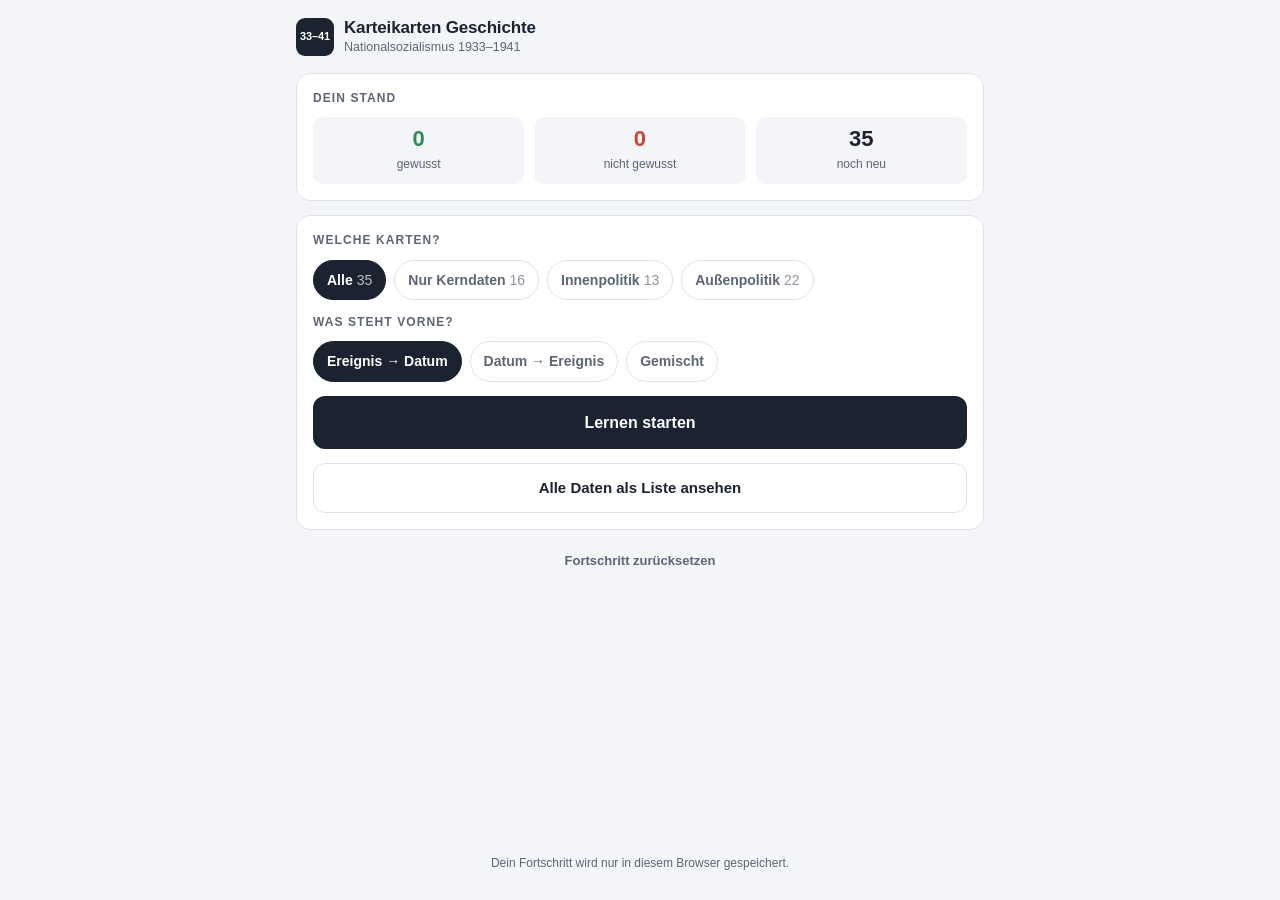
==== index.html @ 021a1953 "Karteikarten-App zu den Daten 1933–1941 Co-Authored-By: Claude Fable 5.2 <noreply@anthropic.com> Cla" ====
<!DOCTYPE html>
<html lang="de">
<head>
<meta charset="utf-8">
<meta name="viewport" content="width=device-width, initial-scale=1, viewport-fit=cover">
<title>Karteikarten: Nationalsozialismus 1933–1941</title>
<meta name="description" content="Karteikarten zum Lernen der wichtigsten Daten und Ereignisse 1933–1941.">
<meta name="theme-color" content="#1b2330">
<style>
:root {
  --ink: #1b2330; --muted: #5c6674; --line: #dfe3e9; --bg: #f3f5f8; --card: #ffffff;
  --innen: #1d4f80; --innen-soft: #e7eff7; --aussen: #9a4a1f; --aussen-soft: #f8ece3;
  --ok: #2f8a58; --ok-soft: #e6f4ec; --no: #c8463a; --no-soft: #fdeceb;
  --c: var(--innen); --soft: var(--innen-soft);
}
* { box-sizing: border-box; }
html, body { margin: 0; height: 100%; }
body {
  font-family: -apple-system, BlinkMacSystemFont, "Segoe UI", Inter, Roboto, "Helvetica Neue", Arial, sans-serif;
  color: var(--ink); background: var(--bg); line-height: 1.45; -webkit-text-size-adjust: 100%;
}
button { font: inherit; color: inherit; cursor: pointer; border: 0; background: none; }
button:focus-visible, .cardwrap:focus-visible { outline: 3px solid #f0b429; outline-offset: 3px; }
.app { max-width: 720px; margin: 0 auto; padding: 18px 16px calc(28px + env(safe-area-inset-bottom)); min-height: 100%; display: flex; flex-direction: column; gap: 16px; }

header.top { display: flex; align-items: center; justify-content: space-between; gap: 12px; }
.brand { display: flex; align-items: center; gap: 10px; min-width: 0; }
.logo { flex: none; width: 38px; height: 38px; border-radius: 9px; background: var(--ink); color: #fff; font-weight: 800; display: grid; place-items: center; font-size: 11px; letter-spacing: -0.01em; white-space: nowrap; }
.brand h1 { font-size: 17px; line-height: 1.2; margin: 0; letter-spacing: -0.01em; }
.brand p { margin: 0; font-size: 12.5px; color: var(--muted); }
.ghost { font-size: 13px; font-weight: 600; color: var(--muted); padding: 8px 10px; border-radius: 8px; }
.ghost:hover { background: #e6e9ee; color: var(--ink); }

.panel { background: var(--card); border: 1px solid var(--line); border-radius: 14px; padding: 16px; }
.panel h2 { font-size: 12px; letter-spacing: 0.09em; text-transform: uppercase; color: var(--muted); margin: 0 0 10px; }
.row { display: flex; flex-wrap: wrap; gap: 8px; }
.chip { padding: 9px 13px; border-radius: 999px; border: 1.5px solid var(--line); background: #fff; font-size: 14px; font-weight: 600; color: var(--muted); }
.chip[aria-pressed="true"] { border-color: var(--ink); background: var(--ink); color: #fff; }
.chip .n { font-weight: 500; opacity: 0.7; margin-left: 4px; }
.primary { width: 100%; padding: 15px; border-radius: 12px; background: var(--ink); color: #fff; font-weight: 700; font-size: 16px; }
.primary:hover { background: #0f1520; }
.primary:disabled { opacity: 0.4; cursor: not-allowed; }
.secondary { width: 100%; padding: 13px; border-radius: 12px; background: #fff; border: 1.5px solid var(--line); font-weight: 650; font-size: 15px; }
.secondary:hover { border-color: var(--ink); }
.stack { display: flex; flex-direction: column; gap: 14px; }

.overall { display: grid; grid-template-columns: repeat(3, 1fr); gap: 10px; text-align: center; }
.overall div { background: var(--bg); border-radius: 10px; padding: 10px 6px; }
.overall b { display: block; font-size: 22px; line-height: 1.1; font-variant-numeric: tabular-nums; }
.overall span { font-size: 12px; color: var(--muted); }
.overall .g b { color: var(--ok); } .overall .r b { color: var(--no); }

/* Lernen */
.progress { display: flex; align-items: center; gap: 12px; font-size: 13px; color: var(--muted); font-variant-numeric: tabular-nums; }
.bar { flex: 1; height: 8px; border-radius: 99px; background: #e1e5ea; overflow: hidden; display: flex; }
.bar i { display: block; height: 100%; transition: width .3s ease; }
.bar .g { background: var(--ok); } .bar .r { background: var(--no); }

.cardwrap { perspective: 1400px; flex: none; height: min(54vh, 430px); min-height: 300px; cursor: pointer; border-radius: 18px; -webkit-tap-highlight-color: transparent; }
.card { position: relative; width: 100%; height: 100%; min-height: 300px; transform-style: preserve-3d; transition: transform .5s cubic-bezier(.3,.8,.3,1); }
.card.flipped { transform: rotateY(180deg); }
.face { position: absolute; inset: 0; backface-visibility: hidden; -webkit-backface-visibility: hidden; background: var(--card); border: 1px solid var(--line); border-radius: 18px; padding: 22px 22px 18px; display: flex; flex-direction: column; box-shadow: 0 1px 2px rgba(20,30,50,.05), 0 10px 28px rgba(20,30,50,.08); overflow: hidden; }
.face::before { content: ""; position: absolute; left: 0; right: 0; top: 0; height: 7px; background: var(--c); }
.face.back { transform: rotateY(180deg); background: var(--soft); }
.tag { align-self: flex-start; font-size: 11.5px; font-weight: 700; letter-spacing: 0.08em; text-transform: uppercase; color: var(--c); background: var(--soft); border-radius: 6px; padding: 3px 8px; margin-top: 4px; }
.face.back .tag { background: #fff; }
.q { flex: 1; display: flex; flex-direction: column; justify-content: center; text-align: center; gap: 10px; padding: 8px 0; }
.q .ask { font-size: 13px; color: var(--muted); font-weight: 600; }
.q .main { font-size: clamp(22px, 5.4vw, 31px); line-height: 1.2; font-weight: 800; letter-spacing: -0.015em; text-wrap: balance; }
.q .main.date { font-size: clamp(32px, 9vw, 50px); color: var(--c); font-variant-numeric: tabular-nums; }
.q .sub { font-size: 15px; color: var(--ink); font-weight: 600; }
.q .info { font-size: 14.5px; color: #3a4553; max-width: 46ch; margin: 2px auto 0; text-wrap: pretty; }
.hint { text-align: center; font-size: 12.5px; color: var(--muted); }

.answer { display: grid; grid-template-columns: 1fr 1fr; gap: 10px; }
.answer button { padding: 16px 10px; border-radius: 13px; font-weight: 750; font-size: 16px; border: 2px solid; display: flex; align-items: center; justify-content: center; gap: 8px; }
.btn-no { background: var(--no-soft); border-color: var(--no); color: #9c2a1f; }
.btn-ok { background: var(--ok-soft); border-color: var(--ok); color: #1e6a41; }
.btn-no:hover { background: #fbd9d6; } .btn-ok:hover { background: #d3ecdd; }
.answer.wait { display: block; }
.kbd { font-size: 11px; font-weight: 600; opacity: .6; border: 1px solid currentColor; border-radius: 4px; padding: 0 5px; }
@media (hover: none) { .kbd { display: none; } }

/* Ergebnis + Liste */
.big { text-align: center; padding: 8px 0 2px; }
.big .pct { font-size: 56px; font-weight: 800; line-height: 1; letter-spacing: -0.03em; }
.big p { margin: 6px 0 0; color: var(--muted); }
.list { display: flex; flex-direction: column; }
.item { display: grid; grid-template-columns: 92px 1fr auto; gap: 10px; align-items: baseline; padding: 10px 2px; border-top: 1px solid var(--line); font-size: 14.5px; }
.item:first-child { border-top: 0; }
.item .d { font-weight: 750; font-variant-numeric: tabular-nums; }
.item.innen .d { color: var(--innen); } .item.aussen .d { color: var(--aussen); }
.item small { display: block; color: var(--muted); font-size: 12.5px; }
.dot { width: 10px; height: 10px; border-radius: 50%; background: #cfd5dd; align-self: center; }
.dot.g { background: var(--ok); } .dot.r { background: var(--no); }
.legend { display: flex; gap: 14px; flex-wrap: wrap; font-size: 12.5px; color: var(--muted); margin-bottom: 6px; }
.legend i { display: inline-block; width: 9px; height: 9px; border-radius: 50%; margin-right: 5px; }
[hidden] { display: none !important; }
footer { text-align: center; font-size: 12px; color: var(--muted); margin-top: auto; padding-top: 8px; }
@media (prefers-reduced-motion: reduce) { .card, .bar i { transition: none; } }
</style>
</head>
<body>
<div class="app">
  <header class="top">
    <div class="brand">
      <div class="logo" aria-hidden="true">33–41</div>
      <div><h1>Karteikarten Geschichte</h1><p>Nationalsozialismus 1933–1941</p></div>
    </div>
    <button class="ghost" id="homeBtn" hidden>← Übersicht</button>
  </header>

  <!-- START -->
  <main id="home" class="stack">
    <section class="panel">
      <h2>Dein Stand</h2>
      <div class="overall">
        <div class="g"><b id="stKnown">0</b><span>gewusst</span></div>
        <div class="r"><b id="stUnknown">0</b><span>nicht gewusst</span></div>
        <div><b id="stNew">0</b><span>noch neu</span></div>
      </div>
    </section>

    <section class="panel stack">
      <div>
        <h2>Welche Karten?</h2>
        <div class="row" id="deckRow"></div>
      </div>
      <div>
        <h2>Was steht vorne?</h2>
        <div class="row" id="dirRow">
          <button class="chip" data-dir="event">Ereignis → Datum</button>
          <button class="chip" data-dir="date">Datum → Ereignis</button>
          <button class="chip" data-dir="mix">Gemischt</button>
        </div>
      </div>
      <button class="primary" id="startBtn">Lernen starten</button>
      <button class="secondary" id="listBtn">Alle Daten als Liste ansehen</button>
    </section>
    <button class="ghost" id="resetBtn" style="align-self:center">Fortschritt zurücksetzen</button>
  </main>

  <!-- LERNEN -->
  <main id="study" class="stack" style="flex:1" hidden>
    <div class="progress"><span id="pCount">1 / 10</span><div class="bar"><i class="g" id="pG"></i><i class="r" id="pR"></i></div><span id="pLeft"></span></div>
    <div class="cardwrap" id="cardwrap" tabindex="0" role="button" aria-label="Karte umdrehen">
      <div class="card" id="card">
        <div class="face front"><span class="tag" id="fTag"></span><div class="q" id="fBody"></div><div class="hint">Tippen zum Umdrehen</div></div>
        <div class="face back"><span class="tag" id="bTag"></span><div class="q" id="bBody"></div></div>
      </div>
    </div>
    <div class="answer wait" id="answer">
      <button class="primary" id="flipBtn">Umdrehen <span class="kbd">Leertaste</span></button>
    </div>
  </main>

  <!-- ERGEBNIS -->
  <main id="result" class="stack" hidden>
    <section class="panel">
      <div class="big"><div class="pct" id="rPct">0 %</div><p id="rText"></p></div>
    </section>
    <button class="primary" id="againWrong">Nicht gewusste wiederholen</button>
    <button class="secondary" id="againAll">Gleiche Auswahl noch einmal</button>
    <section class="panel" id="rWrongPanel">
      <h2>Das solltest du dir noch einmal ansehen</h2>
      <div class="list" id="rWrong"></div>
    </section>
  </main>

  <!-- LISTE -->
  <main id="listView" class="stack" hidden>
    <section class="panel">
      <h2>Alle Daten 1933–1941</h2>
      <div class="legend">
        <span><i style="background:var(--innen)"></i>Innenpolitik</span>
        <span><i style="background:var(--aussen)"></i>Außenpolitik</span>
        <span><i style="background:var(--ok)"></i>zuletzt gewusst</span>
        <span><i style="background:var(--no)"></i>zuletzt nicht gewusst</span>
      </div>
      <div class="list" id="allList"></div>
    </section>
  </main>

  <footer>Dein Fortschritt wird nur in diesem Browser gespeichert.</footer>
</div>

<script>
/* k = Kerndatum (sollte man sicher können), t = Thema */
const CARDS = [
  {id:"kanzler",   d:"30.01.1933", e:"Hitler wird Reichskanzler", i:"Reichspräsident Hindenburg ernennt ihn – formal legal, keine „Machtergreifung“.", t:"innen", k:1},
  {id:"brand",     d:"27.02.1933", e:"Reichstagsbrand", i:"Die Nazis stellen ihn als kommunistischen Umsturzversuch dar. Festgenommen: Marinus van der Lubbe.", t:"innen", k:1},
  {id:"brandvo",   d:"28.02.1933", e:"Reichstagsbrandverordnung", i:"Notverordnung „zum Schutz von Volk und Staat“: Grundrechte außer Kraft, „Schutzhaft“ ohne Anklage.", t:"innen", k:1},
  {id:"wahl",      d:"05.03.1933", e:"Reichstagswahl", i:"NSDAP 43,9 %, DNVP 8 % – trotz Terror keine Zweidrittelmehrheit.", t:"innen", k:1},
  {id:"ermaecht",  d:"23.03.1933", e:"Ermächtigungsgesetz", i:"Die Regierung darf Gesetze ohne den Reichstag erlassen. Ende der Gewaltenteilung.", t:"innen", k:1},
  {id:"wels",      d:"23.03.1933", e:"Rede von Otto Wels (SPD) im Reichstag", i:"„Freiheit und Leben kann man uns nehmen, die Ehre nicht.“ Nur die SPD stimmt gegen das Ermächtigungsgesetz.", t:"innen", k:1},
  {id:"buecher",   d:"10.05.1933", e:"Bücherverbrennungen", i:"Werke jüdischer, kommunistischer und pazifistischer Autoren werden öffentlich verbrannt.", t:"innen", k:1},
  {id:"spd",       d:"Juni 1933",  e:"Verbot der SPD", i:"Wenige Monate nach ihrem Nein zum Ermächtigungsgesetz (22.06.1933).", t:"innen", k:0},
  {id:"voelkerbund",d:"14.10.1933",e:"Austritt aus dem Völkerbund", i:"Begründung: fehlende militärische Gleichberechtigung. Danach steigen die Militärausgaben stark.", t:"aussen", k:0},
  {id:"polenpakt", d:"26.01.1934", e:"Nichtangriffspakt mit Polen", i:"Wirkt wie ein Friedenszeichen. 1939 kündigt Hitler den Pakt und überfällt Polen.", t:"aussen", k:0},
  {id:"saar",      d:"13.01.1935", e:"Saarabstimmung", i:"91 % stimmen für die Rückkehr ins Reich – im Versailler Vertrag vorgesehen, also rechtmäßig.", t:"aussen", k:0},
  {id:"wehrpflicht",d:"16.03.1935",e:"Wiedereinführung der allgemeinen Wehrpflicht", i:"Erster offener Bruch des Versailler Vertrags. Senkt auch die Arbeitslosenzahl.", t:"aussen", k:1},
  {id:"flotte",    d:"18.06.1935", e:"Deutsch-britisches Flottenabkommen", i:"Die deutsche Flotte darf 35 % der britischen erreichen. Großbritannien akzeptiert damit die Aufrüstung.", t:"aussen", k:0},
  {id:"rad",       d:"26.06.1935", e:"Reichsarbeitsdienst (RAD) wird Pflicht", i:"Halbjähriger Pflichtdienst für Männer von 18 bis 25. Sie zählen nicht mehr als arbeitslos.", t:"innen", k:1},
  {id:"nuernberg", d:"15.09.1935", e:"Nürnberger Gesetze", i:"Reichsbürgergesetz und „Blutschutzgesetz“: Juden werden entrechtet, Ehen mit Nichtjuden verboten.", t:"innen", k:1},
  {id:"vo1935",    d:"14.11.1935", e:"1. Verordnung zum Reichsbürgergesetz", i:"Legt fest, wer als „Jude“ gilt (nach den Großeltern). Juden verlieren Wahlrecht und öffentliche Ämter.", t:"innen", k:0},
  {id:"rheinland", d:"07.03.1936", e:"Einmarsch ins entmilitarisierte Rheinland", i:"Bruch der Verträge von Versailles und Locarno. Frankreich und Großbritannien greifen nicht ein.", t:"aussen", k:0},
  {id:"vierjahr",  d:"August 1936",e:"Vierjahresplan (geheime Denkschrift Hitlers)", i:"Armee soll in vier Jahren einsatzfähig, die Wirtschaft kriegsfähig sein. Ziel: Autarkie.", t:"innen", k:1},
  {id:"achse",     d:"25.10.1936", e:"Freundschaftsvertrag mit Italien", i:"„Achse Berlin–Rom“. Hintergrund: gemeinsame Hilfe für Franco im Spanischen Bürgerkrieg.", t:"aussen", k:0},
  {id:"antikomintern", d:"November 1936", e:"Antikominternpakt mit Japan", i:"Bündnis gegen die Sowjetunion. 1937 tritt Italien bei.", t:"aussen", k:0},
  {id:"guernica",  d:"26.04.1937", e:"Bombardierung von Guernica", i:"Deutsche Flugzeuge zerstören die baskische Stadt im Spanischen Bürgerkrieg.", t:"aussen", k:0},
  {id:"geheimrede",d:"November 1937", e:"Hitlers Geheimrede vor den Generälen", i:"Er kündigt eine „kriegerische Lösung“ der „Raumfrage“ an. Erste Ziele: Österreich und Tschechoslowakei.", t:"aussen", k:0},
  {id:"anschluss", d:"12./13.03.1938", e:"„Anschluss“ Österreichs", i:"12.03. Einmarsch deutscher Truppen, 13.03. wird Österreich Teil des Reichs („Ostmark“).", t:"aussen", k:1},
  {id:"berchtesgaden", d:"15.09.1938", e:"Hitler droht Chamberlain in der Sudetenkrise", i:"Er will die Sudetendeutschen „ins Reich“ holen – notfalls um den Preis eines Weltkriegs.", t:"aussen", k:0},
  {id:"csrnote",   d:"21.09.1938", e:"Die CSR gibt dem Druck nach", i:"Auf Drängen Frankreichs und Englands nimmt sie die Vorschläge „mit Bitternis“ an.", t:"aussen", k:0},
  {id:"muenchen",  d:"29./30.09.1938", e:"Münchener Konferenz", i:"Hitler, Mussolini, Chamberlain, Daladier – ohne die CSR. Das Sudetenland fällt an Deutschland. Höhepunkt der Appeasement-Politik.", t:"aussen", k:1},
  {id:"kinoverbot",d:"12.11.1938", e:"Juden wird der Besuch von Theatern, Kinos und Konzerten verboten", i:"Ein Beispiel dafür, wie Juden Schritt für Schritt aus dem öffentlichen Leben ausgeschlossen wurden.", t:"innen", k:0},
  {id:"prag",      d:"15.03.1939", e:"Einmarsch in die „Rest-Tschechei“", i:"Hitler bricht sein Münchener Versprechen. Die Appeasement-Politik ist gescheitert.", t:"aussen", k:0},
  {id:"pakt",      d:"23.08.1939", e:"Hitler-Stalin-Pakt", i:"Nichtangriffspakt für 10 Jahre. Geheimes Zusatzprotokoll: Osteuropa wird in Interessensphären aufgeteilt.", t:"aussen", k:1},
  {id:"polen",     d:"01.09.1939", e:"Deutscher Überfall auf Polen", i:"Beginn des Zweiten Weltkriegs.", t:"aussen", k:1},
  {id:"kriegserkl",d:"03.09.1939", e:"Großbritannien und Frankreich erklären Deutschland den Krieg", i:"Folge der Garantie, die England Polen gegeben hatte.", t:"aussen", k:0},
  {id:"ostpolen",  d:"17.09.1939", e:"Die Sowjetunion marschiert in Ostpolen ein", i:"Wie im geheimen Zusatzprotokoll abgesprochen.", t:"aussen", k:0},
  {id:"grenzvertrag", d:"28.09.1939", e:"Deutsch-sowjetischer Grenz- und Freundschaftsvertrag", i:"Polen ist aufgeteilt. Litauen fällt jetzt an die sowjetische Sphäre, Deutschland erhält Gebiete bis zum Bug.", t:"aussen", k:0},
  {id:"weisung21", d:"18.12.1940", e:"Weisung Nr. 21", i:"Hitler lässt den Angriff auf die Sowjetunion planen („Unternehmen Barbarossa“) – trotz Pakt.", t:"aussen", k:0},
  {id:"barbarossa",d:"22.06.1941", e:"Überfall auf die Sowjetunion", i:"Der Hitler-Stalin-Pakt ist gebrochen. Beginn des Vernichtungskriegs im Osten.", t:"aussen", k:1}
];

const DECKS = [
  {id:"all",    name:"Alle",          f:c => true},
  {id:"core",   name:"Nur Kerndaten", f:c => c.k},
  {id:"innen",  name:"Innenpolitik",  f:c => c.t === "innen"},
  {id:"aussen", name:"Außenpolitik",  f:c => c.t === "aussen"},
  {id:"weak",   name:"Nicht gewusste",f:c => prog[c.id] === 0}
];
const TOPIC = {innen:"Innenpolitik", aussen:"Außenpolitik"};
const KEY = "ns-karteikarten-v1";
const $ = id => document.getElementById(id);

/* ---- Speicher (nur dieser Browser) ---- */
let prog = {}, prefs = {deck:"all", dir:"event"};
try { const s = JSON.parse(localStorage.getItem(KEY) || "{}"); prog = s.prog || {}; prefs = Object.assign(prefs, s.prefs || {}); } catch (e) {}
function save() { try { localStorage.setItem(KEY, JSON.stringify({prog, prefs})); } catch (e) {} }

/* ---- Startseite ---- */
function renderHome() {
  const known = CARDS.filter(c => prog[c.id] === 1).length, unknown = CARDS.filter(c => prog[c.id] === 0).length;
  $("stKnown").textContent = known; $("stUnknown").textContent = unknown; $("stNew").textContent = CARDS.length - known - unknown;
  if (prefs.deck === "weak" && unknown === 0) prefs.deck = "all";
  $("deckRow").innerHTML = "";
  DECKS.forEach(d => {
    const n = CARDS.filter(d.f).length;
    if (d.id === "weak" && n === 0) return;
    const b = document.createElement("button");
    b.className = "chip"; b.setAttribute("aria-pressed", prefs.deck === d.id);
    b.innerHTML = d.name + '<span class="n">' + n + "</span>";
    b.onclick = () => { prefs.deck = d.id; save(); renderHome(); };
    $("deckRow").appendChild(b);
  });
  document.querySelectorAll("#dirRow .chip").forEach(b => {
    b.setAttribute("aria-pressed", prefs.dir === b.dataset.dir);
    b.onclick = () => { prefs.dir = b.dataset.dir; save(); renderHome(); };
  });
}

/* ---- Lernrunde ---- */
let queue = [], total = 0, right = [], wrong = [], current = null, flipped = false, lastSet = [];
function shuffle(a) { for (let i = a.length - 1; i > 0; i--) { const j = Math.floor(Math.random() * (i + 1)); [a[i], a[j]] = [a[j], a[i]]; } return a; }
function start(cards) {
  if (!cards.length) return;
  lastSet = cards.slice();
  queue = shuffle(cards.map(c => ({c, front: prefs.dir === "mix" ? (Math.random() < 0.5 ? "event" : "date") : prefs.dir})));
  total = queue.length; right = []; wrong = [];
  show("study"); next();
}
function next() {
  if (!queue.length) return finish();
  current = queue.shift(); flipped = false;
  const {c, front} = current, card = $("card");
  card.style.transition = "none"; card.classList.remove("flipped"); void card.offsetWidth; card.style.transition = "";
  const wrap = $("cardwrap");
  wrap.style.setProperty("--c", "var(--" + c.t + ")"); wrap.style.setProperty("--soft", "var(--" + c.t + "-soft)");
  $("fTag").textContent = $("bTag").textContent = TOPIC[c.t];
  if (front === "event") {
    $("fBody").innerHTML = '<div class="ask">Wann war das?</div><div class="main">' + c.e + "</div>";
    $("bBody").innerHTML = '<div class="main date">' + c.d + '</div><div class="sub">' + c.e + '</div><div class="info">' + c.i + "</div>";
  } else {
    $("fBody").innerHTML = '<div class="ask">Was geschah an diesem Tag?</div><div class="main date">' + c.d + "</div>";
    $("bBody").innerHTML = '<div class="main">' + c.e + '</div><div class="sub" style="color:var(--c)">' + c.d + '</div><div class="info">' + c.i + "</div>";
  }
  renderAnswer(); renderProgress();
}
function renderProgress() {
  const done = right.length + wrong.length;
  $("pCount").textContent = Math.min(done + 1, total) + " / " + total;
  $("pG").style.width = (right.length / total * 100) + "%"; $("pR").style.width = (wrong.length / total * 100) + "%";
  $("pLeft").textContent = "✓ " + right.length + "  ✗ " + wrong.length;
}
function renderAnswer() {
  const a = $("answer");
  if (!flipped) {
    a.className = "answer wait";
    a.innerHTML = '<button class="primary" id="flipBtn">Umdrehen <span class="kbd">Leertaste</span></button>';
    $("flipBtn").onclick = flip;
  } else {
    a.className = "answer";
    a.innerHTML = '<button class="btn-no" id="noBtn">✗ Nicht gewusst <span class="kbd">1</span></button><button class="btn-ok" id="okBtn">✓ Gewusst <span class="kbd">2</span></button>';
    $("noBtn").onclick = () => rate(0); $("okBtn").onclick = () => rate(1);
  }
}
function flip() { if (!current) return; flipped = !flipped; $("card").classList.toggle("flipped", flipped); if (flipped) renderAnswer(); }
function rate(v) {
  if (!current || !flipped) return;
  prog[current.c.id] = v; save();
  (v ? right : wrong).push(current.c);
  current = null; next();
}
function finish() {
  const pct = Math.round(right.length / total * 100);
  $("rPct").textContent = pct + " %"; $("rPct").style.color = pct >= 80 ? "var(--ok)" : pct >= 50 ? "#b7791f" : "var(--no)";
  $("rText").textContent = right.length + " von " + total + " gewusst" + (pct === 100 ? " – alles richtig!" : pct >= 80 ? " – stark!" : pct >= 50 ? " – schon ganz gut." : " – dranbleiben, das wird.");
  $("againWrong").hidden = wrong.length === 0; $("rWrongPanel").hidden = wrong.length === 0;
  $("rWrong").innerHTML = wrong.map(itemHTML).join("");
  show("result");
}
function itemHTML(c) {
  const s = prog[c.id];
  return '<div class="item ' + c.t + '"><span class="d">' + c.d + "</span><span>" + c.e + "<small>" + c.i + '</small></span><span class="dot ' + (s === 1 ? "g" : s === 0 ? "r" : "") + '"></span></div>';
}

/* ---- Ansichten ---- */
function show(id) {
  ["home", "study", "result", "listView"].forEach(v => $(v).hidden = v !== id);
  $("homeBtn").hidden = id === "home";
  if (id === "home") renderHome();
  if (id === "listView") $("allList").innerHTML = CARDS.map(itemHTML).join("");
  window.scrollTo(0, 0);
}
$("startBtn").onclick = () => start(CARDS.filter(DECKS.find(d => d.id === prefs.deck).f));
$("listBtn").onclick = () => show("listView");
$("homeBtn").onclick = () => show("home");
$("againWrong").onclick = () => start(wrong.slice());
$("againAll").onclick = () => start(lastSet);
$("cardwrap").onclick = flip;
$("resetBtn").onclick = () => {
  const b = $("resetBtn");
  if (b.dataset.sure) { prog = {}; save(); delete b.dataset.sure; b.textContent = "Fortschritt zurücksetzen"; renderHome(); }
  else { b.dataset.sure = "1"; b.textContent = "Wirklich alles löschen? Noch einmal tippen"; setTimeout(() => { delete b.dataset.sure; b.textContent = "Fortschritt zurücksetzen"; }, 4000); }
};
document.addEventListener("keydown", e => {
  if ($("study").hidden) return;
  if (e.key === " " || e.key === "Enter") { e.preventDefault(); flip(); }
  else if (flipped && (e.key === "1" || e.key === "ArrowLeft")) rate(0);
  else if (flipped && (e.key === "2" || e.key === "ArrowRight")) rate(1);
});
renderHome();
</script>
</body>
</html>
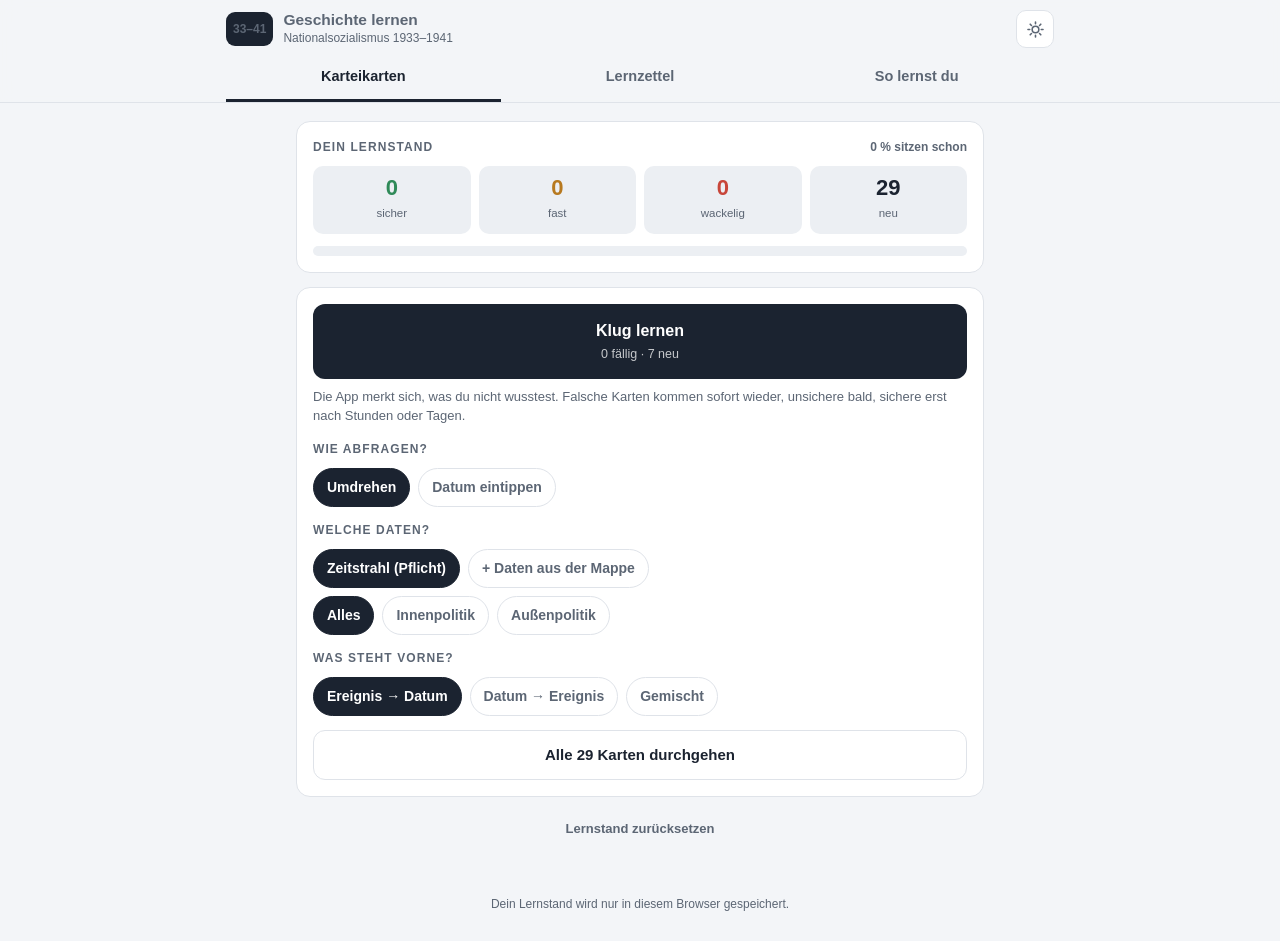
==== commit 74936f46: "Lernzettel-Seite, Lern-Seite, Dark Mode und Wiederholungs-Algorithmus Co-Authored-By: Claude Fable 5" ====
--- a/index.html
+++ b/index.html
@@ -3,355 +3,83 @@
 <head>
 <meta charset="utf-8">
 <meta name="viewport" content="width=device-width, initial-scale=1, viewport-fit=cover">
+<meta name="theme-color" content="#f3f5f8">
+<link rel="stylesheet" href="assets/site.css">
+<script src="assets/common.js"></script>
 <title>Karteikarten: Nationalsozialismus 1933–1941</title>
-<meta name="description" content="Karteikarten zum Lernen der wichtigsten Daten und Ereignisse 1933–1941.">
-<meta name="theme-color" content="#1b2330">
-<style>
-:root {
-  --ink: #1b2330; --muted: #5c6674; --line: #dfe3e9; --bg: #f3f5f8; --card: #ffffff;
-  --innen: #1d4f80; --innen-soft: #e7eff7; --aussen: #9a4a1f; --aussen-soft: #f8ece3;
-  --ok: #2f8a58; --ok-soft: #e6f4ec; --no: #c8463a; --no-soft: #fdeceb;
-  --c: var(--innen); --soft: var(--innen-soft);
-}
-* { box-sizing: border-box; }
-html, body { margin: 0; height: 100%; }
-body {
-  font-family: -apple-system, BlinkMacSystemFont, "Segoe UI", Inter, Roboto, "Helvetica Neue", Arial, sans-serif;
-  color: var(--ink); background: var(--bg); line-height: 1.45; -webkit-text-size-adjust: 100%;
-}
-button { font: inherit; color: inherit; cursor: pointer; border: 0; background: none; }
-button:focus-visible, .cardwrap:focus-visible { outline: 3px solid #f0b429; outline-offset: 3px; }
-.app { max-width: 720px; margin: 0 auto; padding: 18px 16px calc(28px + env(safe-area-inset-bottom)); min-height: 100%; display: flex; flex-direction: column; gap: 16px; }
-
-header.top { display: flex; align-items: center; justify-content: space-between; gap: 12px; }
-.brand { display: flex; align-items: center; gap: 10px; min-width: 0; }
-.logo { flex: none; width: 38px; height: 38px; border-radius: 9px; background: var(--ink); color: #fff; font-weight: 800; display: grid; place-items: center; font-size: 11px; letter-spacing: -0.01em; white-space: nowrap; }
-.brand h1 { font-size: 17px; line-height: 1.2; margin: 0; letter-spacing: -0.01em; }
-.brand p { margin: 0; font-size: 12.5px; color: var(--muted); }
-.ghost { font-size: 13px; font-weight: 600; color: var(--muted); padding: 8px 10px; border-radius: 8px; }
-.ghost:hover { background: #e6e9ee; color: var(--ink); }
-
-.panel { background: var(--card); border: 1px solid var(--line); border-radius: 14px; padding: 16px; }
-.panel h2 { font-size: 12px; letter-spacing: 0.09em; text-transform: uppercase; color: var(--muted); margin: 0 0 10px; }
-.row { display: flex; flex-wrap: wrap; gap: 8px; }
-.chip { padding: 9px 13px; border-radius: 999px; border: 1.5px solid var(--line); background: #fff; font-size: 14px; font-weight: 600; color: var(--muted); }
-.chip[aria-pressed="true"] { border-color: var(--ink); background: var(--ink); color: #fff; }
-.chip .n { font-weight: 500; opacity: 0.7; margin-left: 4px; }
-.primary { width: 100%; padding: 15px; border-radius: 12px; background: var(--ink); color: #fff; font-weight: 700; font-size: 16px; }
-.primary:hover { background: #0f1520; }
-.primary:disabled { opacity: 0.4; cursor: not-allowed; }
-.secondary { width: 100%; padding: 13px; border-radius: 12px; background: #fff; border: 1.5px solid var(--line); font-weight: 650; font-size: 15px; }
-.secondary:hover { border-color: var(--ink); }
-.stack { display: flex; flex-direction: column; gap: 14px; }
-
-.overall { display: grid; grid-template-columns: repeat(3, 1fr); gap: 10px; text-align: center; }
-.overall div { background: var(--bg); border-radius: 10px; padding: 10px 6px; }
-.overall b { display: block; font-size: 22px; line-height: 1.1; font-variant-numeric: tabular-nums; }
-.overall span { font-size: 12px; color: var(--muted); }
-.overall .g b { color: var(--ok); } .overall .r b { color: var(--no); }
-
-/* Lernen */
-.progress { display: flex; align-items: center; gap: 12px; font-size: 13px; color: var(--muted); font-variant-numeric: tabular-nums; }
-.bar { flex: 1; height: 8px; border-radius: 99px; background: #e1e5ea; overflow: hidden; display: flex; }
-.bar i { display: block; height: 100%; transition: width .3s ease; }
-.bar .g { background: var(--ok); } .bar .r { background: var(--no); }
-
-.cardwrap { perspective: 1400px; flex: none; height: min(54vh, 430px); min-height: 300px; cursor: pointer; border-radius: 18px; -webkit-tap-highlight-color: transparent; }
-.card { position: relative; width: 100%; height: 100%; min-height: 300px; transform-style: preserve-3d; transition: transform .5s cubic-bezier(.3,.8,.3,1); }
-.card.flipped { transform: rotateY(180deg); }
-.face { position: absolute; inset: 0; backface-visibility: hidden; -webkit-backface-visibility: hidden; background: var(--card); border: 1px solid var(--line); border-radius: 18px; padding: 22px 22px 18px; display: flex; flex-direction: column; box-shadow: 0 1px 2px rgba(20,30,50,.05), 0 10px 28px rgba(20,30,50,.08); overflow: hidden; }
-.face::before { content: ""; position: absolute; left: 0; right: 0; top: 0; height: 7px; background: var(--c); }
-.face.back { transform: rotateY(180deg); background: var(--soft); }
-.tag { align-self: flex-start; font-size: 11.5px; font-weight: 700; letter-spacing: 0.08em; text-transform: uppercase; color: var(--c); background: var(--soft); border-radius: 6px; padding: 3px 8px; margin-top: 4px; }
-.face.back .tag { background: #fff; }
-.q { flex: 1; display: flex; flex-direction: column; justify-content: center; text-align: center; gap: 10px; padding: 8px 0; }
-.q .ask { font-size: 13px; color: var(--muted); font-weight: 600; }
-.q .main { font-size: clamp(22px, 5.4vw, 31px); line-height: 1.2; font-weight: 800; letter-spacing: -0.015em; text-wrap: balance; }
-.q .main.date { font-size: clamp(32px, 9vw, 50px); color: var(--c); font-variant-numeric: tabular-nums; }
-.q .sub { font-size: 15px; color: var(--ink); font-weight: 600; }
-.q .info { font-size: 14.5px; color: #3a4553; max-width: 46ch; margin: 2px auto 0; text-wrap: pretty; }
-.hint { text-align: center; font-size: 12.5px; color: var(--muted); }
-
-.answer { display: grid; grid-template-columns: 1fr 1fr; gap: 10px; }
-.answer button { padding: 16px 10px; border-radius: 13px; font-weight: 750; font-size: 16px; border: 2px solid; display: flex; align-items: center; justify-content: center; gap: 8px; }
-.btn-no { background: var(--no-soft); border-color: var(--no); color: #9c2a1f; }
-.btn-ok { background: var(--ok-soft); border-color: var(--ok); color: #1e6a41; }
-.btn-no:hover { background: #fbd9d6; } .btn-ok:hover { background: #d3ecdd; }
-.answer.wait { display: block; }
-.kbd { font-size: 11px; font-weight: 600; opacity: .6; border: 1px solid currentColor; border-radius: 4px; padding: 0 5px; }
-@media (hover: none) { .kbd { display: none; } }
-
-/* Ergebnis + Liste */
-.big { text-align: center; padding: 8px 0 2px; }
-.big .pct { font-size: 56px; font-weight: 800; line-height: 1; letter-spacing: -0.03em; }
-.big p { margin: 6px 0 0; color: var(--muted); }
-.list { display: flex; flex-direction: column; }
-.item { display: grid; grid-template-columns: 92px 1fr auto; gap: 10px; align-items: baseline; padding: 10px 2px; border-top: 1px solid var(--line); font-size: 14.5px; }
-.item:first-child { border-top: 0; }
-.item .d { font-weight: 750; font-variant-numeric: tabular-nums; }
-.item.innen .d { color: var(--innen); } .item.aussen .d { color: var(--aussen); }
-.item small { display: block; color: var(--muted); font-size: 12.5px; }
-.dot { width: 10px; height: 10px; border-radius: 50%; background: #cfd5dd; align-self: center; }
-.dot.g { background: var(--ok); } .dot.r { background: var(--no); }
-.legend { display: flex; gap: 14px; flex-wrap: wrap; font-size: 12.5px; color: var(--muted); margin-bottom: 6px; }
-.legend i { display: inline-block; width: 9px; height: 9px; border-radius: 50%; margin-right: 5px; }
-[hidden] { display: none !important; }
-footer { text-align: center; font-size: 12px; color: var(--muted); margin-top: auto; padding-top: 8px; }
-@media (prefers-reduced-motion: reduce) { .card, .bar i { transition: none; } }
-</style>
+<meta name="description" content="Karteikarten mit allen Daten 1933–1941. Merkt sich deine Schwächen und fragt sie öfter ab.">
 </head>
 <body>
-<div class="app">
-  <header class="top">
-    <div class="brand">
-      <div class="logo" aria-hidden="true">33–41</div>
-      <div><h1>Karteikarten Geschichte</h1><p>Nationalsozialismus 1933–1941</p></div>
-    </div>
-    <button class="ghost" id="homeBtn" hidden>← Übersicht</button>
-  </header>
-
-  <!-- START -->
+<header class="site-head"><div class="in">
+  <div class="brandrow">
+    <a class="brand" href="./"><span class="logo" aria-hidden="true">33–41</span><span><b>Geschichte lernen</b><span>Nationalsozialismus 1933–1941</span></span></a>
+    <button id="themeBtn" aria-label="Design wechseln">
+      <svg class="sun" width="19" height="19" viewBox="0 0 24 24" fill="none" stroke="currentColor" stroke-width="2" stroke-linecap="round"><circle cx="12" cy="12" r="4.2"/><path d="M12 2.5v2.2M12 19.3v2.2M2.5 12h2.2M19.3 12h2.2M5.3 5.3l1.6 1.6M17.1 17.1l1.6 1.6M5.3 18.7l1.6-1.6M17.1 6.9l1.6-1.6"/></svg>
+      <svg class="moon" width="19" height="19" viewBox="0 0 24 24" fill="none" stroke="currentColor" stroke-width="2" stroke-linecap="round" stroke-linejoin="round"><path d="M20 14.5A8 8 0 0 1 9.5 4a8 8 0 1 0 10.5 10.5z"/></svg>
+    </button>
+  </div>
+  <nav class="tabs" aria-label="Bereiche">
+    <a href="./" data-tab="karten">Karteikarten</a>
+    <a href="lernzettel.html" data-tab="lernzettel">Lernzettel</a>
+    <a href="lernen.html" data-tab="lernen">So lernst du</a>
+  </nav>
+</div></header>
+<div class="wrap narrow">
   <main id="home" class="stack">
     <section class="panel">
-      <h2>Dein Stand</h2>
-      <div class="overall">
-        <div class="g"><b id="stKnown">0</b><span>gewusst</span></div>
-        <div class="r"><b id="stUnknown">0</b><span>nicht gewusst</span></div>
-        <div><b id="stNew">0</b><span>noch neu</span></div>
+      <h2>Dein Lernstand <span id="ready" style="float:right;text-transform:none;letter-spacing:0"></span></h2>
+      <div class="stats">
+        <div class="g"><b id="sSafe">0</b><span>sicher</span></div>
+        <div class="y"><b id="sMid">0</b><span>fast</span></div>
+        <div class="d"><b id="sLow">0</b><span>wackelig</span></div>
+        <div><b id="sNew">0</b><span>neu</span></div>
       </div>
+      <div class="meter"><i class="g" id="mG"></i><i class="y" id="mY"></i><i class="r" id="mR"></i></div>
     </section>
 
     <section class="panel stack">
-      <div>
-        <h2>Welche Karten?</h2>
-        <div class="row" id="deckRow"></div>
-      </div>
-      <div>
-        <h2>Was steht vorne?</h2>
-        <div class="row" id="dirRow">
-          <button class="chip" data-dir="event">Ereignis → Datum</button>
-          <button class="chip" data-dir="date">Datum → Ereignis</button>
-          <button class="chip" data-dir="mix">Gemischt</button>
-        </div>
-      </div>
-      <button class="primary" id="startBtn">Lernen starten</button>
-      <button class="secondary" id="listBtn">Alle Daten als Liste ansehen</button>
+      <button class="primary" id="smartBtn">Klug lernen</button>
+      <p class="note" style="margin:-6px 0 0">Die App merkt sich, was du nicht wusstest. Falsche Karten kommen sofort wieder, unsichere bald, sichere erst nach Stunden oder Tagen.</p>
+      <div><div class="eyebrow">Wie abfragen?</div>
+        <div class="row" id="modeRow"><button class="chip" data-v="flip">Umdrehen</button><button class="chip" data-v="type">Datum eintippen</button></div></div>
+      <div><div class="eyebrow">Welche Daten?</div>
+        <div class="row" id="scopeRow"><button class="chip" data-v="pflicht">Zeitstrahl (Pflicht)</button><button class="chip" data-v="alle">+ Daten aus der Mappe</button></div>
+        <div class="row" id="topicRow" style="margin-top:8px"><button class="chip" data-v="all">Alles</button><button class="chip" data-v="innen">Innenpolitik</button><button class="chip" data-v="aussen">Außenpolitik</button></div></div>
+      <div><div class="eyebrow">Was steht vorne?</div>
+        <div class="row" id="dirRow"><button class="chip" data-v="event">Ereignis → Datum</button><button class="chip" data-v="date">Datum → Ereignis</button><button class="chip" data-v="mix">Gemischt</button></div>
+        <p class="note" id="dirNote" style="margin:6px 0 0" hidden>Beim Eintippen steht immer das Ereignis vorne.</p></div>
+      <button class="secondary" id="allBtn">Alle Karten durchgehen</button>
     </section>
-    <button class="ghost" id="resetBtn" style="align-self:center">Fortschritt zurücksetzen</button>
+
+    <section class="panel" id="weakPanel" hidden>
+      <h2>Deine Schwächen</h2>
+      <div class="weak" id="weakList"></div>
+      <button class="secondary" id="weakBtn" style="margin-top:12px">Nur diese üben</button>
+    </section>
+    <button class="ghost" id="resetBtn" style="align-self:center">Lernstand zurücksetzen</button>
   </main>
 
-  <!-- LERNEN -->
-  <main id="study" class="stack" style="flex:1" hidden>
-    <div class="progress"><span id="pCount">1 / 10</span><div class="bar"><i class="g" id="pG"></i><i class="r" id="pR"></i></div><span id="pLeft"></span></div>
-    <div class="cardwrap" id="cardwrap" tabindex="0" role="button" aria-label="Karte umdrehen">
+  <main id="study" class="stack" hidden>
+    <div class="progress"><button class="ghost" id="backBtn" style="padding:4px 8px">← Übersicht</button><span id="pCount"></span><div class="meter"><i class="g" id="pG"></i><i class="r" id="pR"></i></div><span id="pLeft"></span></div>
+    <div class="cardwrap" id="cardwrap">
       <div class="card" id="card">
-        <div class="face front"><span class="tag" id="fTag"></span><div class="q" id="fBody"></div><div class="hint">Tippen zum Umdrehen</div></div>
-        <div class="face back"><span class="tag" id="bTag"></span><div class="q" id="bBody"></div></div>
+        <div class="face front"><div class="tagrow" id="fTag"></div><div class="q" id="fBody"></div><div class="hint" id="fHint"></div></div>
+        <div class="face back"><div class="tagrow" id="bTag"></div><div class="q" id="bBody"></div></div>
       </div>
     </div>
-    <div class="answer wait" id="answer">
-      <button class="primary" id="flipBtn">Umdrehen <span class="kbd">Leertaste</span></button>
-    </div>
+    <div class="answer one" id="answer"></div>
   </main>
 
-  <!-- ERGEBNIS -->
   <main id="result" class="stack" hidden>
-    <section class="panel">
-      <div class="big"><div class="pct" id="rPct">0 %</div><p id="rText"></p></div>
-    </section>
-    <button class="primary" id="againWrong">Nicht gewusste wiederholen</button>
-    <button class="secondary" id="againAll">Gleiche Auswahl noch einmal</button>
-    <section class="panel" id="rWrongPanel">
-      <h2>Das solltest du dir noch einmal ansehen</h2>
-      <div class="list" id="rWrong"></div>
-    </section>
+    <section class="panel"><div class="big"><div class="pct" id="rPct"></div><p id="rText"></p><p id="rNext"></p></div></section>
+    <button class="primary" id="moreBtn">Weiter lernen</button>
+    <button class="secondary" id="homeBtn2">Zur Übersicht</button>
+    <section class="panel" id="rWrongPanel"><h2>Noch nicht sicher – mit Merkhilfe</h2><div class="weak" id="rWrong"></div></section>
   </main>
-
-  <!-- LISTE -->
-  <main id="listView" class="stack" hidden>
-    <section class="panel">
-      <h2>Alle Daten 1933–1941</h2>
-      <div class="legend">
-        <span><i style="background:var(--innen)"></i>Innenpolitik</span>
-        <span><i style="background:var(--aussen)"></i>Außenpolitik</span>
-        <span><i style="background:var(--ok)"></i>zuletzt gewusst</span>
-        <span><i style="background:var(--no)"></i>zuletzt nicht gewusst</span>
-      </div>
-      <div class="list" id="allList"></div>
-    </section>
-  </main>
-
-  <footer>Dein Fortschritt wird nur in diesem Browser gespeichert.</footer>
 </div>
-
-<script>
-/* k = Kerndatum (sollte man sicher können), t = Thema */
-const CARDS = [
-  {id:"kanzler",   d:"30.01.1933", e:"Hitler wird Reichskanzler", i:"Reichspräsident Hindenburg ernennt ihn – formal legal, keine „Machtergreifung“.", t:"innen", k:1},
-  {id:"brand",     d:"27.02.1933", e:"Reichstagsbrand", i:"Die Nazis stellen ihn als kommunistischen Umsturzversuch dar. Festgenommen: Marinus van der Lubbe.", t:"innen", k:1},
-  {id:"brandvo",   d:"28.02.1933", e:"Reichstagsbrandverordnung", i:"Notverordnung „zum Schutz von Volk und Staat“: Grundrechte außer Kraft, „Schutzhaft“ ohne Anklage.", t:"innen", k:1},
-  {id:"wahl",      d:"05.03.1933", e:"Reichstagswahl", i:"NSDAP 43,9 %, DNVP 8 % – trotz Terror keine Zweidrittelmehrheit.", t:"innen", k:1},
-  {id:"ermaecht",  d:"23.03.1933", e:"Ermächtigungsgesetz", i:"Die Regierung darf Gesetze ohne den Reichstag erlassen. Ende der Gewaltenteilung.", t:"innen", k:1},
-  {id:"wels",      d:"23.03.1933", e:"Rede von Otto Wels (SPD) im Reichstag", i:"„Freiheit und Leben kann man uns nehmen, die Ehre nicht.“ Nur die SPD stimmt gegen das Ermächtigungsgesetz.", t:"innen", k:1},
-  {id:"buecher",   d:"10.05.1933", e:"Bücherverbrennungen", i:"Werke jüdischer, kommunistischer und pazifistischer Autoren werden öffentlich verbrannt.", t:"innen", k:1},
-  {id:"spd",       d:"Juni 1933",  e:"Verbot der SPD", i:"Wenige Monate nach ihrem Nein zum Ermächtigungsgesetz (22.06.1933).", t:"innen", k:0},
-  {id:"voelkerbund",d:"14.10.1933",e:"Austritt aus dem Völkerbund", i:"Begründung: fehlende militärische Gleichberechtigung. Danach steigen die Militärausgaben stark.", t:"aussen", k:0},
-  {id:"polenpakt", d:"26.01.1934", e:"Nichtangriffspakt mit Polen", i:"Wirkt wie ein Friedenszeichen. 1939 kündigt Hitler den Pakt und überfällt Polen.", t:"aussen", k:0},
-  {id:"saar",      d:"13.01.1935", e:"Saarabstimmung", i:"91 % stimmen für die Rückkehr ins Reich – im Versailler Vertrag vorgesehen, also rechtmäßig.", t:"aussen", k:0},
-  {id:"wehrpflicht",d:"16.03.1935",e:"Wiedereinführung der allgemeinen Wehrpflicht", i:"Erster offener Bruch des Versailler Vertrags. Senkt auch die Arbeitslosenzahl.", t:"aussen", k:1},
-  {id:"flotte",    d:"18.06.1935", e:"Deutsch-britisches Flottenabkommen", i:"Die deutsche Flotte darf 35 % der britischen erreichen. Großbritannien akzeptiert damit die Aufrüstung.", t:"aussen", k:0},
-  {id:"rad",       d:"26.06.1935", e:"Reichsarbeitsdienst (RAD) wird Pflicht", i:"Halbjähriger Pflichtdienst für Männer von 18 bis 25. Sie zählen nicht mehr als arbeitslos.", t:"innen", k:1},
-  {id:"nuernberg", d:"15.09.1935", e:"Nürnberger Gesetze", i:"Reichsbürgergesetz und „Blutschutzgesetz“: Juden werden entrechtet, Ehen mit Nichtjuden verboten.", t:"innen", k:1},
-  {id:"vo1935",    d:"14.11.1935", e:"1. Verordnung zum Reichsbürgergesetz", i:"Legt fest, wer als „Jude“ gilt (nach den Großeltern). Juden verlieren Wahlrecht und öffentliche Ämter.", t:"innen", k:0},
-  {id:"rheinland", d:"07.03.1936", e:"Einmarsch ins entmilitarisierte Rheinland", i:"Bruch der Verträge von Versailles und Locarno. Frankreich und Großbritannien greifen nicht ein.", t:"aussen", k:0},
-  {id:"vierjahr",  d:"August 1936",e:"Vierjahresplan (geheime Denkschrift Hitlers)", i:"Armee soll in vier Jahren einsatzfähig, die Wirtschaft kriegsfähig sein. Ziel: Autarkie.", t:"innen", k:1},
-  {id:"achse",     d:"25.10.1936", e:"Freundschaftsvertrag mit Italien", i:"„Achse Berlin–Rom“. Hintergrund: gemeinsame Hilfe für Franco im Spanischen Bürgerkrieg.", t:"aussen", k:0},
-  {id:"antikomintern", d:"November 1936", e:"Antikominternpakt mit Japan", i:"Bündnis gegen die Sowjetunion. 1937 tritt Italien bei.", t:"aussen", k:0},
-  {id:"guernica",  d:"26.04.1937", e:"Bombardierung von Guernica", i:"Deutsche Flugzeuge zerstören die baskische Stadt im Spanischen Bürgerkrieg.", t:"aussen", k:0},
-  {id:"geheimrede",d:"November 1937", e:"Hitlers Geheimrede vor den Generälen", i:"Er kündigt eine „kriegerische Lösung“ der „Raumfrage“ an. Erste Ziele: Österreich und Tschechoslowakei.", t:"aussen", k:0},
-  {id:"anschluss", d:"12./13.03.1938", e:"„Anschluss“ Österreichs", i:"12.03. Einmarsch deutscher Truppen, 13.03. wird Österreich Teil des Reichs („Ostmark“).", t:"aussen", k:1},
-  {id:"berchtesgaden", d:"15.09.1938", e:"Hitler droht Chamberlain in der Sudetenkrise", i:"Er will die Sudetendeutschen „ins Reich“ holen – notfalls um den Preis eines Weltkriegs.", t:"aussen", k:0},
-  {id:"csrnote",   d:"21.09.1938", e:"Die CSR gibt dem Druck nach", i:"Auf Drängen Frankreichs und Englands nimmt sie die Vorschläge „mit Bitternis“ an.", t:"aussen", k:0},
-  {id:"muenchen",  d:"29./30.09.1938", e:"Münchener Konferenz", i:"Hitler, Mussolini, Chamberlain, Daladier – ohne die CSR. Das Sudetenland fällt an Deutschland. Höhepunkt der Appeasement-Politik.", t:"aussen", k:1},
-  {id:"kinoverbot",d:"12.11.1938", e:"Juden wird der Besuch von Theatern, Kinos und Konzerten verboten", i:"Ein Beispiel dafür, wie Juden Schritt für Schritt aus dem öffentlichen Leben ausgeschlossen wurden.", t:"innen", k:0},
-  {id:"prag",      d:"15.03.1939", e:"Einmarsch in die „Rest-Tschechei“", i:"Hitler bricht sein Münchener Versprechen. Die Appeasement-Politik ist gescheitert.", t:"aussen", k:0},
-  {id:"pakt",      d:"23.08.1939", e:"Hitler-Stalin-Pakt", i:"Nichtangriffspakt für 10 Jahre. Geheimes Zusatzprotokoll: Osteuropa wird in Interessensphären aufgeteilt.", t:"aussen", k:1},
-  {id:"polen",     d:"01.09.1939", e:"Deutscher Überfall auf Polen", i:"Beginn des Zweiten Weltkriegs.", t:"aussen", k:1},
-  {id:"kriegserkl",d:"03.09.1939", e:"Großbritannien und Frankreich erklären Deutschland den Krieg", i:"Folge der Garantie, die England Polen gegeben hatte.", t:"aussen", k:0},
-  {id:"ostpolen",  d:"17.09.1939", e:"Die Sowjetunion marschiert in Ostpolen ein", i:"Wie im geheimen Zusatzprotokoll abgesprochen.", t:"aussen", k:0},
-  {id:"grenzvertrag", d:"28.09.1939", e:"Deutsch-sowjetischer Grenz- und Freundschaftsvertrag", i:"Polen ist aufgeteilt. Litauen fällt jetzt an die sowjetische Sphäre, Deutschland erhält Gebiete bis zum Bug.", t:"aussen", k:0},
-  {id:"weisung21", d:"18.12.1940", e:"Weisung Nr. 21", i:"Hitler lässt den Angriff auf die Sowjetunion planen („Unternehmen Barbarossa“) – trotz Pakt.", t:"aussen", k:0},
-  {id:"barbarossa",d:"22.06.1941", e:"Überfall auf die Sowjetunion", i:"Der Hitler-Stalin-Pakt ist gebrochen. Beginn des Vernichtungskriegs im Osten.", t:"aussen", k:1}
-];
-
-const DECKS = [
-  {id:"all",    name:"Alle",          f:c => true},
-  {id:"core",   name:"Nur Kerndaten", f:c => c.k},
-  {id:"innen",  name:"Innenpolitik",  f:c => c.t === "innen"},
-  {id:"aussen", name:"Außenpolitik",  f:c => c.t === "aussen"},
-  {id:"weak",   name:"Nicht gewusste",f:c => prog[c.id] === 0}
-];
-const TOPIC = {innen:"Innenpolitik", aussen:"Außenpolitik"};
-const KEY = "ns-karteikarten-v1";
-const $ = id => document.getElementById(id);
-
-/* ---- Speicher (nur dieser Browser) ---- */
-let prog = {}, prefs = {deck:"all", dir:"event"};
-try { const s = JSON.parse(localStorage.getItem(KEY) || "{}"); prog = s.prog || {}; prefs = Object.assign(prefs, s.prefs || {}); } catch (e) {}
-function save() { try { localStorage.setItem(KEY, JSON.stringify({prog, prefs})); } catch (e) {} }
-
-/* ---- Startseite ---- */
-function renderHome() {
-  const known = CARDS.filter(c => prog[c.id] === 1).length, unknown = CARDS.filter(c => prog[c.id] === 0).length;
-  $("stKnown").textContent = known; $("stUnknown").textContent = unknown; $("stNew").textContent = CARDS.length - known - unknown;
-  if (prefs.deck === "weak" && unknown === 0) prefs.deck = "all";
-  $("deckRow").innerHTML = "";
-  DECKS.forEach(d => {
-    const n = CARDS.filter(d.f).length;
-    if (d.id === "weak" && n === 0) return;
-    const b = document.createElement("button");
-    b.className = "chip"; b.setAttribute("aria-pressed", prefs.deck === d.id);
-    b.innerHTML = d.name + '<span class="n">' + n + "</span>";
-    b.onclick = () => { prefs.deck = d.id; save(); renderHome(); };
-    $("deckRow").appendChild(b);
-  });
-  document.querySelectorAll("#dirRow .chip").forEach(b => {
-    b.setAttribute("aria-pressed", prefs.dir === b.dataset.dir);
-    b.onclick = () => { prefs.dir = b.dataset.dir; save(); renderHome(); };
-  });
-}
-
-/* ---- Lernrunde ---- */
-let queue = [], total = 0, right = [], wrong = [], current = null, flipped = false, lastSet = [];
-function shuffle(a) { for (let i = a.length - 1; i > 0; i--) { const j = Math.floor(Math.random() * (i + 1)); [a[i], a[j]] = [a[j], a[i]]; } return a; }
-function start(cards) {
-  if (!cards.length) return;
-  lastSet = cards.slice();
-  queue = shuffle(cards.map(c => ({c, front: prefs.dir === "mix" ? (Math.random() < 0.5 ? "event" : "date") : prefs.dir})));
-  total = queue.length; right = []; wrong = [];
-  show("study"); next();
-}
-function next() {
-  if (!queue.length) return finish();
-  current = queue.shift(); flipped = false;
-  const {c, front} = current, card = $("card");
-  card.style.transition = "none"; card.classList.remove("flipped"); void card.offsetWidth; card.style.transition = "";
-  const wrap = $("cardwrap");
-  wrap.style.setProperty("--c", "var(--" + c.t + ")"); wrap.style.setProperty("--soft", "var(--" + c.t + "-soft)");
-  $("fTag").textContent = $("bTag").textContent = TOPIC[c.t];
-  if (front === "event") {
-    $("fBody").innerHTML = '<div class="ask">Wann war das?</div><div class="main">' + c.e + "</div>";
-    $("bBody").innerHTML = '<div class="main date">' + c.d + '</div><div class="sub">' + c.e + '</div><div class="info">' + c.i + "</div>";
-  } else {
-    $("fBody").innerHTML = '<div class="ask">Was geschah an diesem Tag?</div><div class="main date">' + c.d + "</div>";
-    $("bBody").innerHTML = '<div class="main">' + c.e + '</div><div class="sub" style="color:var(--c)">' + c.d + '</div><div class="info">' + c.i + "</div>";
-  }
-  renderAnswer(); renderProgress();
-}
-function renderProgress() {
-  const done = right.length + wrong.length;
-  $("pCount").textContent = Math.min(done + 1, total) + " / " + total;
-  $("pG").style.width = (right.length / total * 100) + "%"; $("pR").style.width = (wrong.length / total * 100) + "%";
-  $("pLeft").textContent = "✓ " + right.length + "  ✗ " + wrong.length;
-}
-function renderAnswer() {
-  const a = $("answer");
-  if (!flipped) {
-    a.className = "answer wait";
-    a.innerHTML = '<button class="primary" id="flipBtn">Umdrehen <span class="kbd">Leertaste</span></button>';
-    $("flipBtn").onclick = flip;
-  } else {
-    a.className = "answer";
-    a.innerHTML = '<button class="btn-no" id="noBtn">✗ Nicht gewusst <span class="kbd">1</span></button><button class="btn-ok" id="okBtn">✓ Gewusst <span class="kbd">2</span></button>';
-    $("noBtn").onclick = () => rate(0); $("okBtn").onclick = () => rate(1);
-  }
-}
-function flip() { if (!current) return; flipped = !flipped; $("card").classList.toggle("flipped", flipped); if (flipped) renderAnswer(); }
-function rate(v) {
-  if (!current || !flipped) return;
-  prog[current.c.id] = v; save();
-  (v ? right : wrong).push(current.c);
-  current = null; next();
-}
-function finish() {
-  const pct = Math.round(right.length / total * 100);
-  $("rPct").textContent = pct + " %"; $("rPct").style.color = pct >= 80 ? "var(--ok)" : pct >= 50 ? "#b7791f" : "var(--no)";
-  $("rText").textContent = right.length + " von " + total + " gewusst" + (pct === 100 ? " – alles richtig!" : pct >= 80 ? " – stark!" : pct >= 50 ? " – schon ganz gut." : " – dranbleiben, das wird.");
-  $("againWrong").hidden = wrong.length === 0; $("rWrongPanel").hidden = wrong.length === 0;
-  $("rWrong").innerHTML = wrong.map(itemHTML).join("");
-  show("result");
-}
-function itemHTML(c) {
-  const s = prog[c.id];
-  return '<div class="item ' + c.t + '"><span class="d">' + c.d + "</span><span>" + c.e + "<small>" + c.i + '</small></span><span class="dot ' + (s === 1 ? "g" : s === 0 ? "r" : "") + '"></span></div>';
-}
-
-/* ---- Ansichten ---- */
-function show(id) {
-  ["home", "study", "result", "listView"].forEach(v => $(v).hidden = v !== id);
-  $("homeBtn").hidden = id === "home";
-  if (id === "home") renderHome();
-  if (id === "listView") $("allList").innerHTML = CARDS.map(itemHTML).join("");
-  window.scrollTo(0, 0);
-}
-$("startBtn").onclick = () => start(CARDS.filter(DECKS.find(d => d.id === prefs.deck).f));
-$("listBtn").onclick = () => show("listView");
-$("homeBtn").onclick = () => show("home");
-$("againWrong").onclick = () => start(wrong.slice());
-$("againAll").onclick = () => start(lastSet);
-$("cardwrap").onclick = flip;
-$("resetBtn").onclick = () => {
-  const b = $("resetBtn");
-  if (b.dataset.sure) { prog = {}; save(); delete b.dataset.sure; b.textContent = "Fortschritt zurücksetzen"; renderHome(); }
-  else { b.dataset.sure = "1"; b.textContent = "Wirklich alles löschen? Noch einmal tippen"; setTimeout(() => { delete b.dataset.sure; b.textContent = "Fortschritt zurücksetzen"; }, 4000); }
-};
-document.addEventListener("keydown", e => {
-  if ($("study").hidden) return;
-  if (e.key === " " || e.key === "Enter") { e.preventDefault(); flip(); }
-  else if (flipped && (e.key === "1" || e.key === "ArrowLeft")) rate(0);
-  else if (flipped && (e.key === "2" || e.key === "ArrowRight")) rate(1);
-});
-renderHome();
-</script>
+<footer class="site">Dein Lernstand wird nur in diesem Browser gespeichert.</footer>
+<script src="assets/data.js"></script>
+<script src="assets/cards.js"></script>
+<script>document.querySelector('[data-tab="karten"]').setAttribute("aria-current","page");</script>
 </body>
 </html>
--- a/assets/site.css
+++ b/assets/site.css
@@ -0,0 +1,261 @@
+:root {
+  --bg: #f3f5f8; --surface: #ffffff; --surface2: #eceff3; --ink: #1b2330; --muted: #5c6674; --line: #dfe3e9;
+  --innen: #1d4f80; --innen-soft: #e7eff7; --innen-line: #c5d6e8;
+  --aussen: #9a4a1f; --aussen-soft: #f8ece3; --aussen-line: #ecd2bf;
+  --meth: #3b4656; --meth-soft: #eceff3; --meth-line: #cfd5dd;
+  --ok: #2f8a58; --ok-soft: #e6f4ec; --ok-ink: #1e6a41;
+  --no: #c8463a; --no-soft: #fdeceb; --no-ink: #9c2a1f;
+  --mid: #b7791f; --mid-soft: #fff4d6; --mid-ink: #7a5200;
+  --btn: #1b2330; --btn-ink: #ffffff; --pill: #eef1f5; --pill-line: #d6dce4; --pill-ink: #3a4553;
+  --shadow: 0 1px 2px rgba(20,30,50,.05), 0 10px 28px rgba(20,30,50,.08);
+  --c: var(--innen); --soft: var(--innen-soft); --cline: var(--innen-line);
+  color-scheme: light;
+}
+[data-theme="dark"] {
+  --bg: #0f141b; --surface: #171e28; --surface2: #1f2835; --ink: #e8ecf2; --muted: #9aa5b4; --line: #2b3645;
+  --innen: #7fb4ea; --innen-soft: #17283b; --innen-line: #274566;
+  --aussen: #eba173; --aussen-soft: #33221a; --aussen-line: #5a3a29;
+  --meth: #b3bfce; --meth-soft: #1f2835; --meth-line: #354254;
+  --ok: #4fbf85; --ok-soft: #14301f; --ok-ink: #8fe0b3;
+  --no: #ef7b70; --no-soft: #3a1c1a; --no-ink: #ffb1a9;
+  --mid: #e0b34a; --mid-soft: #33290f; --mid-ink: #f3d588;
+  --btn: #e8ecf2; --btn-ink: #10151c; --pill: #222c3a; --pill-line: #36445a; --pill-ink: #c7d0dc;
+  --shadow: 0 1px 2px rgba(0,0,0,.4), 0 10px 28px rgba(0,0,0,.35);
+  color-scheme: dark;
+}
+.t-innen { --c: var(--innen); --soft: var(--innen-soft); --cline: var(--innen-line); }
+.t-aussen { --c: var(--aussen); --soft: var(--aussen-soft); --cline: var(--aussen-line); }
+.t-meth { --c: var(--meth); --soft: var(--meth-soft); --cline: var(--meth-line); }
+
+* { box-sizing: border-box; }
+html { -webkit-text-size-adjust: 100%; scroll-behavior: smooth; scroll-padding-top: 76px; }
+body { margin: 0; font-family: -apple-system, BlinkMacSystemFont, "Segoe UI", Inter, Roboto, "Helvetica Neue", Arial, sans-serif; color: var(--ink); background: var(--bg); line-height: 1.5; }
+button, input { font: inherit; color: inherit; }
+button { cursor: pointer; border: 0; background: none; }
+a { color: var(--innen); }
+:focus-visible { outline: 3px solid #f0b429; outline-offset: 2px; border-radius: 6px; }
+[hidden] { display: none !important; }
+b, strong { font-weight: 650; }
+
+/* Kopf + Tabs */
+.site-head { position: sticky; top: 0; z-index: 20; background: color-mix(in srgb, var(--bg) 88%, transparent); backdrop-filter: blur(10px); -webkit-backdrop-filter: blur(10px); border-bottom: 1px solid var(--line); }
+.site-head .in { max-width: 860px; margin: 0 auto; padding: 10px 16px 0; }
+.brandrow { display: flex; align-items: center; justify-content: space-between; gap: 10px; }
+.brand { display: flex; align-items: center; gap: 10px; min-width: 0; text-decoration: none; color: var(--ink); }
+.logo { flex: none; padding: 0 7px; height: 34px; border-radius: 9px; background: var(--btn); color: var(--btn-ink); font-weight: 800; display: grid; place-items: center; font-size: 10px; white-space: nowrap; }
+.brand b { display: block; font-size: 15.5px; line-height: 1.15; font-weight: 750; }
+.brand span { font-size: 12px; color: var(--muted); }
+#themeBtn { width: 38px; height: 38px; border-radius: 10px; display: grid; place-items: center; color: var(--muted); border: 1px solid var(--line); background: var(--surface); }
+#themeBtn:hover { color: var(--ink); }
+#themeBtn .moon { display: none; } [data-theme="dark"] #themeBtn .moon { display: block; } [data-theme="dark"] #themeBtn .sun { display: none; }
+.tabs { display: flex; gap: 2px; margin-top: 8px; overflow-x: auto; scrollbar-width: none; }
+.tabs a { flex: 1; text-align: center; white-space: nowrap; padding: 10px 12px 11px; font-size: 14.5px; font-weight: 650; color: var(--muted); text-decoration: none; border-bottom: 3px solid transparent; }
+.tabs a:hover { color: var(--ink); }
+.tabs a[aria-current="page"] { color: var(--ink); border-bottom-color: var(--ink); }
+
+.wrap { max-width: 860px; margin: 0 auto; padding: 18px 16px 48px; display: flex; flex-direction: column; gap: 16px; }
+.wrap.narrow { max-width: 720px; }
+.panel { background: var(--surface); border: 1px solid var(--line); border-radius: 14px; padding: 16px; }
+.panel > h2, .eyebrow { font-size: 12px; letter-spacing: 0.09em; text-transform: uppercase; color: var(--muted); margin: 0 0 10px; font-weight: 700; }
+.stack { display: flex; flex-direction: column; gap: 14px; }
+.row { display: flex; flex-wrap: wrap; gap: 8px; }
+.chip { padding: 8px 13px; border-radius: 999px; border: 1.5px solid var(--line); background: var(--surface); font-size: 14px; font-weight: 600; color: var(--muted); }
+.chip[aria-pressed="true"] { border-color: var(--btn); background: var(--btn); color: var(--btn-ink); }
+.chip:disabled { opacity: .45; cursor: not-allowed; }
+.chip .n { font-weight: 500; opacity: .7; margin-left: 4px; }
+.primary { width: 100%; padding: 15px; border-radius: 12px; background: var(--btn); color: var(--btn-ink); font-weight: 700; font-size: 16px; text-align: center; text-decoration: none; display: block; }
+.primary:disabled { opacity: .4; cursor: not-allowed; }
+.primary small { display: block; font-weight: 500; font-size: 12.5px; opacity: .75; margin-top: 2px; }
+.secondary { width: 100%; padding: 13px; border-radius: 12px; background: var(--surface); border: 1.5px solid var(--line); font-weight: 650; font-size: 15px; text-align: center; text-decoration: none; color: var(--ink); display: block; }
+.secondary:hover { border-color: var(--ink); }
+.ghost { font-size: 13px; font-weight: 600; color: var(--muted); padding: 8px 10px; border-radius: 8px; }
+.ghost:hover { background: var(--surface2); color: var(--ink); }
+.note { font-size: 13px; color: var(--muted); }
+h1.page { font-size: clamp(22px, 5vw, 28px); line-height: 1.15; margin: 4px 0 0; letter-spacing: -0.015em; }
+p.lead { margin: 0; color: var(--muted); }
+footer.site { text-align: center; font-size: 12px; color: var(--muted); padding: 0 16px 28px; }
+
+/* ---------- Karteikarten ---------- */
+.stats { display: grid; grid-template-columns: repeat(4, 1fr); gap: 8px; text-align: center; }
+.stats div { background: var(--surface2); border-radius: 10px; padding: 10px 4px; }
+.stats b { display: block; font-size: 22px; line-height: 1.1; font-variant-numeric: tabular-nums; font-weight: 800; }
+.stats span { font-size: 11.5px; color: var(--muted); }
+.stats .g b { color: var(--ok); } .stats .y b { color: var(--mid); } .stats .d b { color: var(--no); }
+.meter { height: 10px; border-radius: 99px; background: var(--surface2); overflow: hidden; display: flex; margin-top: 12px; }
+.meter i { display: block; height: 100%; transition: width .3s; }
+.meter .g { background: var(--ok); } .meter .y { background: var(--mid); } .meter .r { background: var(--no); }
+.weak { display: flex; flex-direction: column; }
+.weak .w { display: grid; grid-template-columns: 1fr auto; gap: 2px 10px; padding: 9px 0; border-top: 1px solid var(--line); font-size: 14px; }
+.weak .w:first-child { border-top: 0; padding-top: 0; }
+.weak .w small { grid-column: 1 / -1; color: var(--muted); font-size: 12.5px; }
+.weak .w .x { color: var(--no-ink); font-weight: 700; font-variant-numeric: tabular-nums; white-space: nowrap; }
+
+.progress { display: flex; align-items: center; gap: 12px; font-size: 13px; color: var(--muted); font-variant-numeric: tabular-nums; }
+.progress .meter { flex: 1; margin: 0; height: 8px; }
+.cardwrap { perspective: 1400px; height: min(58vh, 470px); min-height: 330px; cursor: pointer; border-radius: 18px; -webkit-tap-highlight-color: transparent; }
+.card { position: relative; width: 100%; height: 100%; transform-style: preserve-3d; transition: transform .5s cubic-bezier(.3,.8,.3,1); }
+.card.flipped { transform: rotateY(180deg); }
+.face { position: absolute; inset: 0; backface-visibility: hidden; -webkit-backface-visibility: hidden; background: var(--surface); border: 1px solid var(--line); border-radius: 18px; padding: 20px 20px 16px; display: flex; flex-direction: column; box-shadow: var(--shadow); overflow: hidden; }
+.face::before { content: ""; position: absolute; left: 0; right: 0; top: 0; height: 7px; background: var(--c); }
+.face.back { transform: rotateY(180deg); overflow-y: auto; }
+.tagrow { display: flex; justify-content: space-between; align-items: center; gap: 8px; margin-top: 4px; }
+.tag { font-size: 11px; font-weight: 700; letter-spacing: 0.08em; text-transform: uppercase; color: var(--c); background: var(--soft); border-radius: 6px; padding: 3px 8px; }
+.boxdots { display: flex; gap: 3px; } .boxdots i { width: 7px; height: 7px; border-radius: 50%; background: var(--line); } .boxdots i.on { background: var(--ok); }
+.q { flex: 1; display: flex; flex-direction: column; justify-content: center; text-align: center; gap: 8px; padding: 8px 0; }
+.q .ask { font-size: 13px; color: var(--muted); font-weight: 600; }
+.q .main { font-size: clamp(21px, 5.2vw, 30px); line-height: 1.2; font-weight: 800; letter-spacing: -0.015em; text-wrap: balance; }
+.q .main.date { font-size: clamp(30px, 8.4vw, 46px); color: var(--c); font-variant-numeric: tabular-nums; }
+.q .sub { font-size: 15px; font-weight: 650; }
+.q .info { font-size: 14px; color: var(--muted); max-width: 48ch; margin: 0 auto; text-wrap: pretty; }
+.mn { text-align: left; font-size: 13.5px; background: var(--mid-soft); color: var(--mid-ink); border-radius: 10px; padding: 8px 11px; margin-top: 4px; }
+.mn b { display: block; font-size: 10.5px; letter-spacing: .09em; text-transform: uppercase; font-weight: 800; }
+.around { display: grid; grid-template-columns: 1fr 1fr; gap: 6px; font-size: 12px; color: var(--muted); text-align: left; }
+.around div { background: var(--surface2); border-radius: 8px; padding: 6px 9px; min-width: 0; }
+.around b { display: block; font-size: 10px; letter-spacing: .08em; text-transform: uppercase; }
+.around span { display: block; white-space: nowrap; overflow: hidden; text-overflow: ellipsis; color: var(--ink); }
+.hint { text-align: center; font-size: 12.5px; color: var(--muted); }
+.answer { display: grid; grid-template-columns: 1fr 1fr 1fr; gap: 8px; }
+.answer.one { grid-template-columns: 1fr; }
+.answer .rate { padding: 14px 6px; border-radius: 13px; font-weight: 750; font-size: 15px; border: 2px solid; line-height: 1.2; }
+.rate small { display: block; font-weight: 500; font-size: 11px; opacity: .8; margin-top: 2px; }
+.rate.no { background: var(--no-soft); border-color: var(--no); color: var(--no-ink); }
+.rate.mid { background: var(--mid-soft); border-color: var(--mid); color: var(--mid-ink); }
+.rate.ok { background: var(--ok-soft); border-color: var(--ok); color: var(--ok-ink); }
+.typebox { display: flex; flex-direction: column; gap: 12px; align-items: center; }
+.dateinput { display: flex; align-items: flex-end; gap: 6px; justify-content: center; }
+.dateinput label { display: flex; flex-direction: column; align-items: center; gap: 4px; font-size: 11px; font-weight: 700; letter-spacing: .08em; text-transform: uppercase; color: var(--muted); }
+.dateinput input { width: 64px; height: 58px; text-align: center; font-size: 26px; font-weight: 800; border-radius: 12px; border: 2px solid var(--line); background: var(--surface); font-variant-numeric: tabular-nums; }
+.dateinput input.yy { width: 104px; }
+.dateinput input:focus { border-color: var(--c); outline: none; }
+.dateinput input.good { border-color: var(--ok); background: var(--ok-soft); color: var(--ok-ink); }
+.dateinput input.bad { border-color: var(--no); background: var(--no-soft); color: var(--no-ink); }
+.dateinput .dot { font-size: 26px; font-weight: 800; padding-bottom: 12px; color: var(--muted); }
+.verdict { text-align: center; font-weight: 700; }
+.verdict.good { color: var(--ok-ink); } .verdict.bad { color: var(--no-ink); }
+.big { text-align: center; padding: 6px 0 2px; }
+.big .pct { font-size: 54px; font-weight: 800; line-height: 1; letter-spacing: -0.03em; }
+.big p { margin: 6px 0 0; color: var(--muted); }
+.kbd { font-size: 11px; font-weight: 600; opacity: .6; border: 1px solid currentColor; border-radius: 4px; padding: 0 5px; }
+@media (hover: none) { .kbd { display: none; } }
+
+/* ---------- Zeitstrahl (Lernzettel-Seite) ---------- */
+.toolbar { display: flex; flex-wrap: wrap; gap: 8px; align-items: center; }
+.year { display: grid; grid-template-columns: 62px 1fr; gap: 0 10px; border-top: 1px solid var(--line); padding: 10px 0 6px; }
+.year:first-child { border-top: 0; }
+.year > .y { font-size: 20px; font-weight: 800; letter-spacing: -0.02em; position: sticky; top: 108px; align-self: start; }
+.evs { display: flex; flex-direction: column; gap: 5px; min-width: 0; }
+.ev { border-radius: 10px; background: var(--soft); border-left: 4px solid var(--c); }
+.ev.t2 { background: var(--surface); border: 1px dashed var(--cline); border-left: 4px solid var(--cline); }
+.ev > button { width: 100%; display: grid; grid-template-columns: minmax(64px, auto) 1fr 14px; gap: 8px; align-items: baseline; text-align: left; padding: 9px 10px; }
+.ev .d { font-weight: 800; color: var(--c); font-variant-numeric: tabular-nums; white-space: nowrap; }
+.ev .t { font-weight: 650; overflow-wrap: break-word; min-width: 0; }
+.ev .chev { color: var(--muted); transition: transform .2s; align-self: center; }
+.ev[open-x] .chev { transform: rotate(90deg); }
+.ev .more { padding: 0 12px 12px 12px; font-size: 14.5px; display: grid; gap: 8px; }
+.ev .more dl { margin: 0; display: grid; grid-template-columns: auto 1fr; gap: 5px 10px; }
+.ev .more dt { font-size: 11px; font-weight: 800; letter-spacing: .08em; text-transform: uppercase; color: var(--c); padding-top: 3px; }
+.ev .more dd { margin: 0; }
+.ev .more .links { display: flex; gap: 8px; flex-wrap: wrap; }
+.ev .more .links a { font-size: 13px; font-weight: 650; text-decoration: none; border: 1.5px solid var(--cline); border-radius: 99px; padding: 4px 11px; color: var(--c); background: var(--surface); }
+.hide-dates .ev:not(.shown) .d { filter: blur(7px); user-select: none; }
+.badge2 { font-size: 10px; font-weight: 700; letter-spacing: .06em; text-transform: uppercase; color: var(--muted); border: 1px solid var(--line); border-radius: 5px; padding: 0 5px; margin-left: 6px; vertical-align: 1px; white-space: nowrap; }
+@media (max-width: 520px) { .year { grid-template-columns: 1fr; } .year > .y { position: static; margin-bottom: 4px; } }
+
+/* ---------- Lernzettel-Kapitel ---------- */
+details.chap { background: var(--surface); border: 1px solid var(--line); border-radius: 14px; overflow: hidden; }
+details.chap > summary { list-style: none; display: flex; align-items: center; gap: 12px; padding: 13px 14px; cursor: pointer; }
+details.chap > summary::-webkit-details-marker { display: none; }
+details.chap .num { flex: none; width: 36px; height: 36px; border-radius: 9px; background: var(--c); color: var(--surface); font-weight: 800; font-size: 17px; display: grid; place-items: center; }
+details.chap .num svg path { stroke: var(--surface); }
+details.chap summary b { display: block; font-size: 16px; line-height: 1.2; font-weight: 750; }
+details.chap summary span.s { display: block; font-size: 12.5px; color: var(--muted); }
+details.chap summary::after { content: "›"; margin-left: auto; font-size: 24px; color: var(--muted); transition: transform .2s; }
+details.chap[open] summary::after { transform: rotate(90deg); }
+.lz { padding: 4px 14px 16px; display: flex; flex-direction: column; gap: 16px; font-size: 15px; border-top: 1px solid var(--line); }
+.lz h2 { font-size: 15.5px; font-weight: 750; color: var(--c); margin: 6px 0 8px; line-height: 1.25; }
+.lz h2 small { font-weight: 500; font-size: 12.5px; color: var(--muted); margin-left: 6px; }
+.lz h3 { font-size: 15px; font-weight: 750; margin: 0 0 4px; }
+.lz p { margin: 0 0 6px; } .lz p:last-child { margin-bottom: 0; }
+.lz ul { margin: 0; padding: 0; list-style: none; }
+.lz ul li { position: relative; padding-left: 15px; margin-bottom: 5px; }
+.lz ul li::before { content: ""; position: absolute; left: 2px; top: .62em; width: 6px; height: 6px; border-radius: 2px; background: var(--c); }
+.lz ol { margin: 0; padding-left: 20px; } .lz ol li { margin-bottom: 4px; } .lz ol li::marker { font-weight: 700; color: var(--c); }
+.lz .muted { color: var(--muted); } .lz .small { font-size: 14px; }
+.z, .q-tag, .lz .q { display: inline-block; white-space: nowrap; font-size: 12px; line-height: 1.3; font-weight: 650; padding: 0 6px 1px; border-radius: 5px; vertical-align: 1px; }
+.z { background: var(--pill); color: var(--pill-ink); border: 1px solid var(--pill-line); }
+.lz .q { background: var(--c); color: var(--surface); flex: none; display: inline-block; text-align: left; padding: 0 6px 1px; gap: 0; }
+.lz .cols { display: grid; gap: 14px; grid-template-columns: 1fr; }
+@media (min-width: 700px) { .lz .c2, .lz .srcs { grid-template-columns: 1fr 1fr; } .lz .c3 { grid-template-columns: 1fr 1fr 1fr; } .lz .c-64 { grid-template-columns: 1.4fr 1fr; } }
+.lz .stack { gap: 12px; }
+.lz .card { border: 1px solid var(--cline); border-radius: 12px; padding: 12px 13px; background: var(--surface); position: static; height: auto; transform: none; }
+.lz .card.soft { background: var(--soft); }
+.lz .card > h3 { color: var(--c); }
+.lz .when { float: right; font-size: 12px; font-weight: 700; color: var(--c); border: 1px solid var(--cline); border-radius: 5px; padding: 0 6px; margin-left: 8px; background: var(--surface); }
+.lz .box { border-radius: 12px; padding: 11px 13px; border-left: 5px solid; }
+.lz .box .lab { display: block; font-size: 11px; font-weight: 800; letter-spacing: .1em; text-transform: uppercase; margin-bottom: 3px; }
+.lz .box.merke { background: var(--mid-soft); border-color: var(--mid); } .lz .box.merke .lab { color: var(--mid-ink); }
+.lz .box.achtung { background: var(--no-soft); border-color: var(--no); } .lz .box.achtung .lab { color: var(--no-ink); }
+.lz .box.urteil { background: var(--ok-soft); border-color: var(--ok); } .lz .box.urteil .lab { color: var(--ok-ink); }
+.lz .box.info { background: var(--surface2); border-color: var(--muted); } .lz .box.info .lab { color: var(--muted); }
+.lz .tw { overflow-x: auto; margin: 0 -4px; padding: 0 4px; }
+.lz table { width: 100%; border-collapse: collapse; min-width: 460px; }
+.lz table.small, .lz .card table { min-width: 0; }
+.lz th { text-align: left; font-size: 11.5px; letter-spacing: .05em; text-transform: uppercase; font-weight: 700; color: var(--c); background: var(--soft); padding: 6px 8px; border-bottom: 2px solid var(--c); }
+.lz td { padding: 7px 8px; vertical-align: top; border-bottom: 1px solid var(--line); font-variant-numeric: tabular-nums; }
+.lz td.k { font-weight: 650; } .lz td.d { font-weight: 750; color: var(--c); white-space: nowrap; }
+.lz td.r { text-align: right; white-space: nowrap; } .lz td.ref { white-space: nowrap; width: 1%; }
+.lz .steps { display: grid; grid-template-columns: repeat(auto-fit, minmax(130px, 1fr)); gap: 6px; }
+.lz .step { background: var(--soft); border-radius: 10px; padding: 8px 10px; border-left: 4px solid var(--cline); }
+.lz .step.hot { border-left-color: var(--c); background: var(--soft); box-shadow: inset 0 0 0 1.5px var(--c); }
+.lz .step .dt { display: block; font-size: 12px; font-weight: 800; color: var(--c); }
+.lz .step b { display: block; font-size: 14px; line-height: 1.25; }
+.lz .step .t { display: block; font-size: 12.5px; color: var(--muted); }
+.lz dl.def { margin: 0; display: grid; grid-template-columns: auto 1fr; gap: 5px 12px; }
+.lz dl.def dt { font-weight: 700; color: var(--c); } .lz dl.def dd { margin: 0; }
+.lz .vs { display: grid; grid-template-columns: 1fr; border: 1px solid var(--cline); border-radius: 12px; overflow: hidden; }
+.lz .vs > div { padding: 11px 13px; } .lz .vs > div:first-child { background: var(--soft); }
+.lz .vs h3 { color: var(--c); }
+@media (min-width: 700px) { .lz .vs { grid-template-columns: 1fr 1fr; } }
+.lz .bars { display: grid; grid-template-columns: auto 1fr; gap: 4px 10px; align-items: center; font-size: 13.5px; }
+.lz .bars .y { font-weight: 700; }
+.lz .bars .b { height: 20px; background: var(--soft); border-radius: 4px; position: relative; }
+.lz .bars .b i { position: absolute; left: 0; top: 0; bottom: 0; background: var(--c); border-radius: 4px; min-width: 2px; }
+.lz .bars .b em { position: absolute; top: 0; line-height: 20px; font-style: normal; font-weight: 700; font-size: 12.5px; padding: 0 6px; }
+.lz .bars .b em.in { color: var(--surface); }
+.lz .pyr { display: flex; flex-direction: column; align-items: center; gap: 3px; }
+.lz .pyr div { background: var(--soft); border: 1px solid var(--cline); border-radius: 5px; text-align: center; font-size: 13px; padding: 3px 4px; }
+.lz .pyr div:first-child { background: var(--c); color: var(--surface); border-color: var(--c); }
+.lz .pyr-wrap { display: grid; grid-template-columns: 22px 1fr 22px; gap: 6px; }
+.lz .arrow { writing-mode: vertical-rl; text-align: center; font-size: 10.5px; font-weight: 700; letter-spacing: .08em; text-transform: uppercase; color: var(--c); background: var(--soft); border-radius: 5px; }
+.lz .arrow.up { transform: rotate(180deg); }
+.lz .src { display: grid; grid-template-columns: auto 1fr; gap: 8px; border: 1px solid var(--cline); border-radius: 10px; padding: 9px 11px; font-size: 14px; }
+.lz .check li { padding-left: 0; display: flex; justify-content: space-between; gap: 10px; } .lz .check li::before { display: none; } .lz .check em { font-style: normal; color: var(--muted); font-size: 12px; white-space: nowrap; }
+.lz .mat { font-size: 12.5px; color: var(--muted); }
+
+/* ---------- Lern-Seite ---------- */
+.methods { display: grid; grid-template-columns: 1fr; gap: 10px; }
+@media (min-width: 640px) { .methods { grid-template-columns: 1fr 1fr; } }
+.method { background: var(--surface); border: 1px solid var(--line); border-radius: 14px; padding: 14px; }
+.method .n { display: inline-grid; place-items: center; width: 26px; height: 26px; border-radius: 8px; background: var(--btn); color: var(--btn-ink); font-weight: 800; font-size: 13px; margin-bottom: 6px; }
+.method h3 { margin: 0 0 4px; font-size: 16px; }
+.method p { margin: 0; font-size: 14.5px; color: var(--muted); }
+.method p b { color: var(--ink); }
+.pattern { border-radius: 12px; padding: 12px 14px; background: var(--mid-soft); color: var(--mid-ink); }
+.pattern h3 { margin: 0 0 6px; font-size: 15px; }
+.pattern .dl { display: flex; flex-wrap: wrap; gap: 6px; }
+.pattern .dl span { background: var(--surface); color: var(--ink); border-radius: 7px; padding: 3px 8px; font-size: 13px; font-variant-numeric: tabular-nums; }
+.pattern .dl span b { font-weight: 800; }
+.pattern p { margin: 6px 0 0; font-size: 13.5px; }
+.day { border: 1px solid var(--line); border-radius: 12px; overflow: hidden; background: var(--surface); }
+.day h3 { margin: 0; padding: 10px 14px; background: var(--surface2); font-size: 15px; display: flex; justify-content: space-between; gap: 8px; }
+.day h3 small { font-weight: 500; color: var(--muted); }
+.todo { display: flex; gap: 11px; padding: 10px 14px; border-top: 1px solid var(--line); cursor: pointer; align-items: flex-start; }
+.todo input { width: 20px; height: 20px; margin: 2px 0 0; flex: none; accent-color: var(--ok); }
+.todo span { font-size: 14.5px; } .todo small { display: block; color: var(--muted); font-size: 12.5px; }
+.todo:has(input:checked) span { color: var(--muted); text-decoration: line-through; }
+.todo a { font-weight: 650; }
+@media (prefers-reduced-motion: reduce) { .card, .meter i { transition: none; } html { scroll-behavior: auto; } }
+@media print { .site-head, .toolbar, footer.site { display: none; } details.chap { break-inside: avoid; } }
+
+.lz { overflow-wrap: break-word; } .lz td:not(.k), .lz th { hyphens: auto; }
+@media (min-width: 521px) { .ev > button { grid-template-columns: 96px 1fr 14px; } }
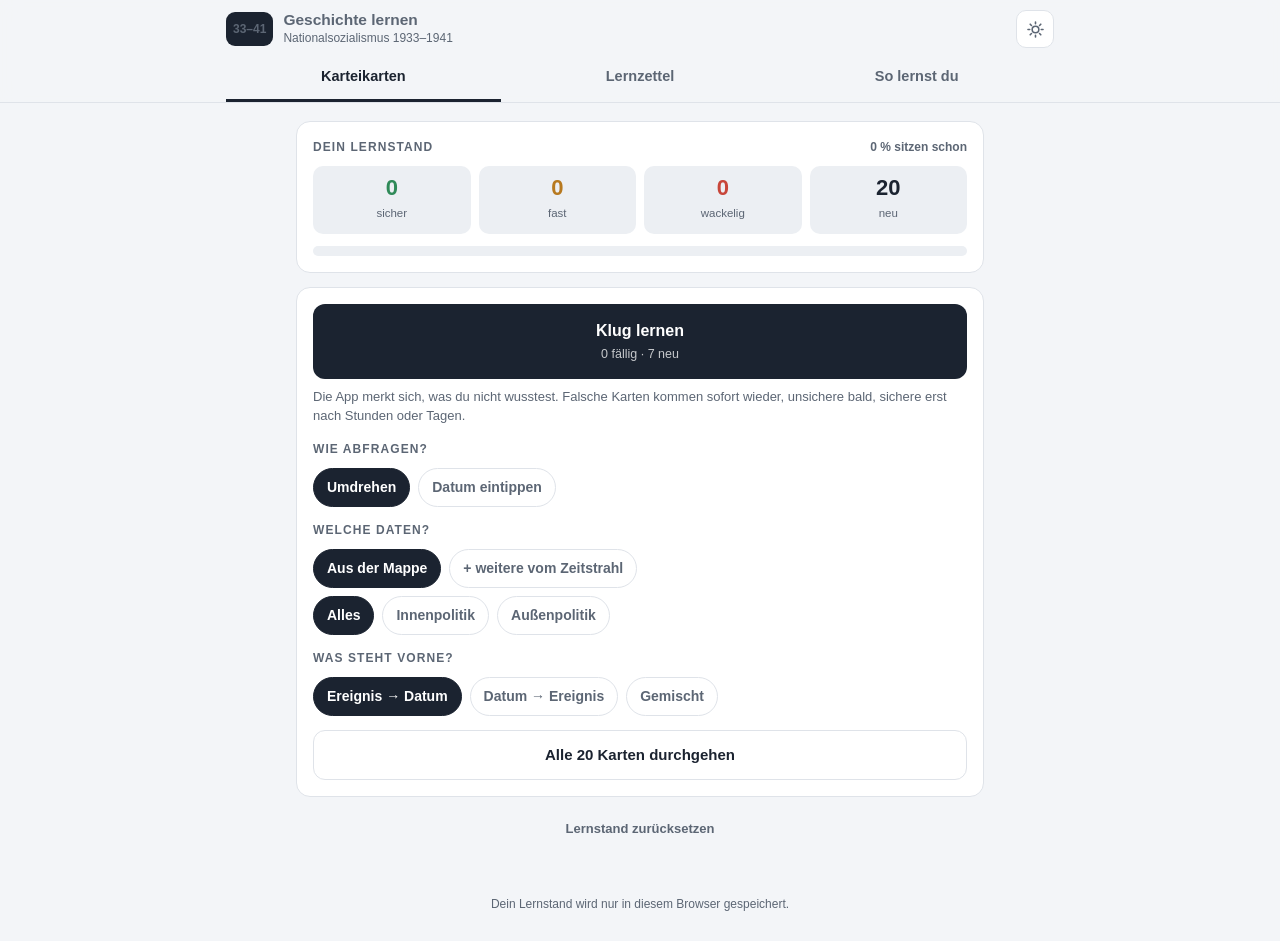
==== commit f0e2fd8c: "Daten nach Mappe eingestuft, Quellenanalyse ergänzt Co-Authored-By: Claude Fable 5.2 <noreply@anthro" ====
--- a/index.html
+++ b/index.html
@@ -43,7 +43,7 @@
       <div><div class="eyebrow">Wie abfragen?</div>
         <div class="row" id="modeRow"><button class="chip" data-v="flip">Umdrehen</button><button class="chip" data-v="type">Datum eintippen</button></div></div>
       <div><div class="eyebrow">Welche Daten?</div>
-        <div class="row" id="scopeRow"><button class="chip" data-v="pflicht">Zeitstrahl (Pflicht)</button><button class="chip" data-v="alle">+ Daten aus der Mappe</button></div>
+        <div class="row" id="scopeRow"><button class="chip" data-v="pflicht">Aus der Mappe</button><button class="chip" data-v="alle">+ weitere vom Zeitstrahl</button></div>
         <div class="row" id="topicRow" style="margin-top:8px"><button class="chip" data-v="all">Alles</button><button class="chip" data-v="innen">Innenpolitik</button><button class="chip" data-v="aussen">Außenpolitik</button></div></div>
       <div><div class="eyebrow">Was steht vorne?</div>
         <div class="row" id="dirRow"><button class="chip" data-v="event">Ereignis → Datum</button><button class="chip" data-v="date">Datum → Ereignis</button><button class="chip" data-v="mix">Gemischt</button></div>
